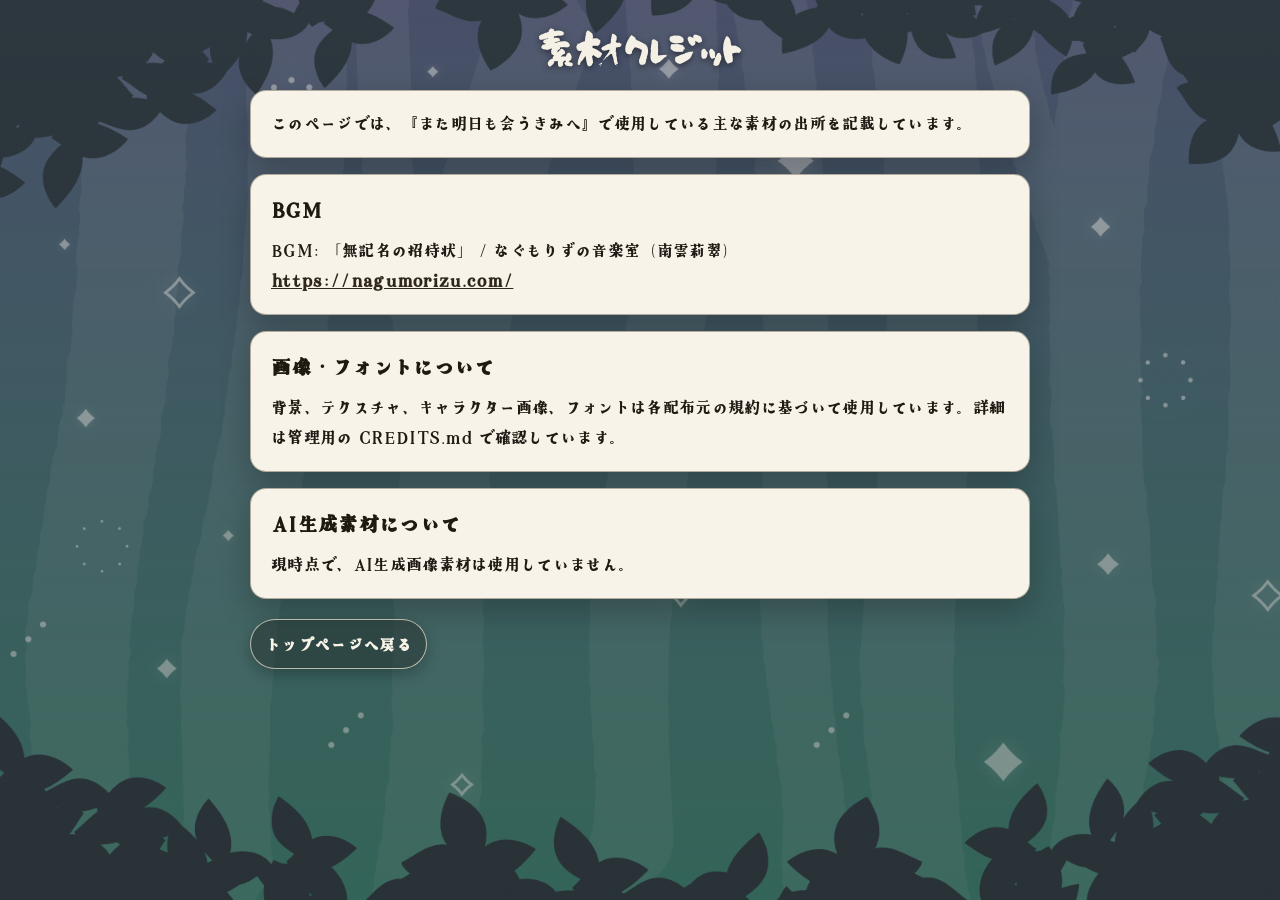
==== credits.html @ 6ba20c98 "Add public credits page and footer link" ====
<!DOCTYPE html>
<html lang="ja">
<head>
  <meta charset="UTF-8" />
  <meta name="viewport" content="width=device-width, initial-scale=1.0" />
  <title>素材クレジット</title>
  <meta name="description" content="『また明日も会うきみへ』で使用している主な素材の出所をまとめたページです。" />
  <link rel="stylesheet" href="style.css?v=0d1f4aa" />
</head>
<body id="credits-page">
  <main class="credits-shell" aria-label="素材クレジットページ">
    <h1>素材クレジット</h1>
    <section class="credits-panel" aria-label="説明">
      <p>このページでは、『また明日も会うきみへ』で使用している主な素材の出所を記載しています。</p>
    </section>
    <section class="credits-panel" aria-label="BGMクレジット">
      <h2>BGM</h2>
      <p>BGM: 「無記名の招待状」 / なぐもりずの音楽室（南雲莉翠）</p>
      <p><a href="https://nagumorizu.com/" rel="noopener noreferrer" target="_blank">https://nagumorizu.com/</a></p>
    </section>
    <section class="credits-panel" aria-label="画像とフォント">
      <h2>画像・フォントについて</h2>
      <p>背景、テクスチャ、キャラクター画像、フォントは各配布元の規約に基づいて使用しています。詳細は管理用の CREDITS.md で確認しています。</p>
    </section>
    <section class="credits-panel" aria-label="AI生成素材について">
      <h2>AI生成素材について</h2>
      <p>現時点で、AI生成画像素材は使用していません。</p>
    </section>
    <p class="credits-back-wrap"><a class="credits-back-link" href="index.html">トップページへ戻る</a></p>
  </main>
</body>
</html>
---- style.css ----
@font-face {
  font-family: "OunenMouhitsu";
  src: url("assets/fonts/Ounen-mouhitsu.otf") format("opentype");
  font-weight: 400;
  font-style: normal;
  font-display: swap;
}

@font-face {
  font-family: "YDWaosagi";
  src: url("assets/fonts/YDWaosagi.otf") format("opentype");
  font-weight: 400;
  font-style: normal;
  font-display: swap;
}

:root {
  --ink:#24211c;
  --text-strong:#1e1b16;
  --text-muted:#4f4a3f;
  --card:rgba(246,238,222,.86);
  --panel-bg-color:rgba(242,238,220,.88);
  --panel-border:rgba(76,66,50,.22);
  --panel-texture-overlay-top:rgba(255,251,236,.44);
  --panel-texture-overlay-bottom:rgba(216,206,182,.42);
  --panel-shadow:0 10px 24px rgba(20,24,20,.18),inset 0 1px 0 rgba(255,255,255,.42),inset 0 -1px 0 rgba(80,70,48,.08);
  --panel-read-bg:rgba(231,237,228,.84);
  --panel-read-border:rgba(60,70,63,.38);
  --panel-read-shadow:0 9px 18px rgba(16,18,14,.18),inset 0 1px 0 rgba(255,255,255,.36);
  --panel-read-overlay-top:rgba(255,251,236,.34);
  --panel-read-overlay-bottom:rgba(212,202,178,.36);
  --button-choice-bg:rgba(235,241,231,.95);
  --button-choice-border:rgba(64,74,67,.58);
  --button-choice-shadow:0 10px 19px rgba(20,16,12,.25),inset 0 1px 0 rgba(255,255,255,.4);
  --button-primary-bg:rgba(244,239,219,.97);
  --button-primary-border:rgba(90,78,56,.64);
  --button-primary-shadow:0 13px 24px rgba(22,18,12,.32),inset 0 1px 0 rgba(255,255,255,.46);
  --button-share-bg:rgba(234,241,231,.94);
  --button-share-border:rgba(62,77,63,.48);
  --button-take-bg:rgba(233,226,206,.94);
  --button-take-border:rgba(85,68,52,.5);
  --focus-ring:rgba(220,198,142,.82);
}
*{box-sizing:border-box}
body{margin:0;min-height:100vh;font-family:"YDWaosagi","Hiragino Sans","Yu Gothic",system-ui,sans-serif;letter-spacing:.02em;line-height:1.78;color:var(--ink);transition:background .5s ease;background:linear-gradient(rgba(18,22,18,.2),rgba(18,22,18,.33)),url("assets/bg-forest-dusk.webp") center/cover fixed no-repeat,linear-gradient(180deg,#3f4a3f 0%,#283028 100%)}
.game{max-width:760px;margin:0 auto;padding:20px 14px 30px;background:transparent;border:none;border-radius:0;box-shadow:none}
#start-screen,#game-screen,#result-screen,.card{background:transparent;border:none;border-radius:0;box-shadow:none}
h1{text-align:center;margin:0 0 12px;font-size:clamp(1.42rem,4.4vw,1.92rem);color:#f4f0e6;text-shadow:0 2px 6px rgba(0,0,0,.48);line-height:1.22}
.card{padding:0}
.motion-enter{
  animation:softFadeUp .28s ease-out both;
}
.motion-refresh{
  animation:softRefresh .2s ease-out;
}
.motion-message{
  animation:softMessage .3s ease-out;
}
.motion-trace::after{
  animation:softTrace .24s ease-out;
}
.motion-pop{
  animation:softPop .22s ease-out;
}
.motion-approach{
  animation:softApproach .26s ease-out;
}
.motion-advance{
  animation:softAdvance .24s ease-out both;
}
.motion-result{
  animation:softFadeUp .3s ease-out both;
}
@keyframes softFadeUp{
  from{opacity:0;transform:translateY(8px)}
  to{opacity:1;transform:translateY(0)}
}
@keyframes softRefresh{
  0%{opacity:.72;transform:translateY(4px)}
  100%{opacity:1;transform:translateY(0)}
}
@keyframes softMessage{
  0%{transform:scale(1);filter:brightness(1)}
  50%{transform:scale(1.012);filter:brightness(1.03)}
  100%{transform:scale(1);filter:brightness(1)}
}
@keyframes softTrace{
  0%{opacity:0;transform:translateX(-14%) translateY(0)}
  35%{opacity:.44}
  100%{opacity:0;transform:translateX(14%) translateY(0)}
}
@keyframes softPop{
  0%{transform:scale(1)}
  50%{transform:scale(1.018)}
  100%{transform:scale(1)}
}
@keyframes softApproach{
  0%{transform:translateX(0)}
  50%{transform:translateX(-2px)}
  100%{transform:translateX(0)}
}
@keyframes softAdvance{
  from{opacity:0;transform:translateY(6px)}
  to{opacity:1;transform:translateY(0)}
}
p{line-height:1.75;margin:0}
.mini-stage{height:96px;border-radius:16px;background:rgba(246,238,222,.78);backdrop-filter:blur(6px);display:flex;align-items:end;justify-content:space-between;padding:10px 16px;margin-bottom:12px;border:1px solid rgba(80,70,55,.18)}
.mini-shadow{font-size:1.6rem;filter:grayscale(1) brightness(.45)} .mini-snack{font-size:1.8rem}
.day-row{display:flex;justify-content:space-between;gap:8px;align-items:baseline;padding:9px 11px;border-radius:12px;background:rgba(250,246,232,.78);border:1px solid rgba(80,70,55,.18);backdrop-filter:blur(6px)}.day{font-weight:700;color:var(--text-strong)}.day-note{font-size:.95rem;font-weight:550;color:var(--text-muted);opacity:1;max-width:72%;text-align:right}
.progress{height:8px;background:rgba(45,40,34,.24);border-radius:999px;overflow:hidden;margin:8px 0 10px}#progress-bar{display:block;height:100%;width:14%;background:linear-gradient(90deg,#809579,#5d7058)}
.footprint-wrap{margin:0 0 10px;padding:8px;border-radius:12px;background:rgba(250,246,232,.78);border:1px solid rgba(80,70,55,.18);backdrop-filter:blur(6px);display:flex;flex-direction:column;gap:4px}
.footprint-line{display:flex;align-items:center;gap:8px}
.footprint-label{font-size:.78rem;color:rgba(56,47,33,.9);font-weight:700;min-width:2.4em}
.footprint-row{display:flex;gap:6px;min-height:22px;align-items:center;flex-wrap:wrap}
.step{width:14px;height:14px;border-radius:50%;border:1px solid rgba(0,0,0,.2);display:inline-block}
.step.share{background:#ccd9c6}.step.take{background:#6d7869}.step.unknown{background:#e0d8ca}
.forest-stage{position:relative;height:220px;border-radius:12px;overflow:hidden;background:linear-gradient(180deg,rgba(18,16,12,.08),rgba(18,16,12,.18));margin-bottom:10px;border:1px solid rgba(80,70,55,.12)}
.stage-overlay{position:absolute;inset:0;background:linear-gradient(180deg,rgba(255,250,240,.02),rgba(18,16,12,.1));pointer-events:none}
.trees,.ground,.grass{display:none}
.character-card{position:absolute;bottom:48px;width:30%;min-width:96px;max-width:150px;padding:8px;border-radius:14px;background:rgba(245,236,220,.72);text-align:center;border:1px solid rgba(0,0,0,.12);z-index:2;box-shadow:0 6px 14px rgba(0,0,0,.16);backdrop-filter:blur(4px)}
.character-card .animal{font-size:1.7rem;display:block}.character-card small{font-size:.78rem}
.player-silhouette{width:44px;height:44px;margin:2px auto 4px;position:relative;display:block}
.player-silhouette::before,.player-silhouette::after{content:"";position:absolute;left:50%;transform:translateX(-50%);background:linear-gradient(180deg,#6b6458,#3f392f)}
.player-silhouette::before{top:2px;width:14px;height:14px;border-radius:50%}
.player-silhouette::after{bottom:0;width:26px;height:26px;border-radius:48% 48% 38% 38%}
.character-image{display:block;width:90px;height:90px;object-fit:contain;border-radius:10px;box-shadow:0 4px 10px rgba(0,0,0,.18);background:transparent;margin:0 auto 2px}
.player{left:12px}.mystery{right:12px;background:rgba(40,40,36,.38);color:#f4efe5}.mystery .character-image{filter:brightness(.75) contrast(.85) saturate(.8);opacity:.72}.mystery .animal{filter:brightness(.62) grayscale(1)}
.mystery-fallback{color:rgba(236,231,214,.8);font-size:1.85rem;opacity:.86;filter:none}
.stump{position:absolute;left:50%;transform:translateX(-50%);bottom:60px;width:94px;height:62px;border-radius:44% 44% 40% 40%;background:linear-gradient(180deg,#9c7956,#6f5038);display:grid;place-items:center;border:2px solid rgba(64,45,30,.46);z-index:2;box-shadow:0 8px 10px rgba(0,0,0,.22)}
.stump::before{content:"";position:absolute;top:6px;left:50%;transform:translateX(-50%);width:72px;height:16px;border-radius:50%;background:radial-gradient(circle at 50% 45%,rgba(217,188,152,.65) 0%,rgba(138,102,73,.46) 90%)}
#snack-icon{font-size:1.9rem;display:block;transform-origin:center;filter:drop-shadow(0 2px 2px rgba(0,0,0,.2))}
#message{position:relative;min-height:56px;padding:11px 13px;background:rgba(250,246,232,.78);border:1px solid rgba(80,70,55,.18);backdrop-filter:blur(6px);border-radius:12px;margin-bottom:10px;color:var(--text-strong)}
#message::after{content:"";position:absolute;left:8%;top:8px;width:34%;height:8px;border-radius:999px;pointer-events:none;opacity:0;background:linear-gradient(90deg,rgba(255,255,255,0),rgba(255,252,238,.68),rgba(255,255,255,0));transform:translateX(0)}
.buttons{display:flex;flex-direction:column;gap:10px;position:sticky;bottom:8px}
.build-version{
  position:fixed;
  left:8px;
  bottom:calc(8px + env(safe-area-inset-bottom));
  z-index:1000;
  font-size:10px;
  opacity:.45;
  color:rgba(255,255,255,.8);
  pointer-events:none;
}
.bgm-toggle{
  position:fixed;
  right:16px;
  bottom:calc(16px + env(safe-area-inset-bottom));
  z-index:1000;
  min-height:40px;
  padding:8px 12px;
  border-radius:999px;
  font-size:.85rem;
  font-weight:700;
  background:rgba(245,241,224,.82);
  border:1px solid rgba(60,50,40,.35);
  color:#2f2a22;
  box-shadow:0 5px 12px rgba(20,16,12,.2);
  backdrop-filter:blur(4px);
  cursor:pointer;
}
.bgm-toggle[aria-pressed="true"]{background:rgba(223,236,217,.82)}
.bgm-toggle:hover{background:rgba(245,241,224,.94)}
button{border:1px solid rgba(69,59,46,.32);border-radius:18px;padding:11px 16px;font-size:1rem;font-weight:700;background:rgba(250,246,232,.84);color:var(--text-strong);box-shadow:0 7px 14px rgba(20,16,12,.22);backdrop-filter:blur(6px);display:flex;flex-direction:column;align-items:center;gap:2px;text-shadow:0 1px 0 rgba(255,255,240,.24)}
button .label-main{line-height:1.2}
button .label-sub{font-size:.86rem;font-weight:550;opacity:1;line-height:1.35;color:var(--text-muted)}
button:disabled{opacity:.52;filter:grayscale(.3);box-shadow:none}
button:focus-visible{outline:3px solid var(--focus-ring);outline-offset:2px;box-shadow:0 0 0 3px rgba(244,241,223,.76),0 11px 20px rgba(22,18,12,.28)}
.turn-cc .stump{filter:brightness(1.08)} .turn-tt .forest-stage{filter:brightness(.88)} .turn-ts .mystery{filter:brightness(.8)} .turn-st .player{filter:saturate(.7) brightness(.94)}
.turn-ss #snack-icon{transform:translateX(0) scale(.9)} .turn-ts #snack-icon{transform:translateX(-16px)} .turn-st #snack-icon{transform:translateX(16px)} .turn-tt #snack-icon{transform:scale(.84) rotate(8deg)}
.turn-ss .mystery{right:20px}.turn-tt .player,.turn-tt .mystery{transform:translateY(2px)}
#result-screen .ending-scene{height:94px;border-radius:14px;background:rgba(218,214,201,.75);display:flex;align-items:center;justify-content:space-around;font-size:2rem;margin-bottom:8px}
#result-screen .ending-scene.close{background:rgba(224,222,204,.8)} #result-screen .ending-scene.far{background:rgba(195,193,184,.75)} #result-screen .ending-scene.tense{background:rgba(160,166,157,.75)} #result-screen .ending-scene.repair{background:rgba(207,209,196,.85)}
#result-screen .result-opponent-wrap{display:flex;justify-content:center;align-items:center;margin:8px 0}
#result-screen .result-opponent-image{width:130px;height:130px;object-fit:cover;border-radius:14px;box-shadow:0 6px 14px rgba(0,0,0,.2);filter:brightness(1.05)}
#result-screen .result-opponent-fallback{font-size:2.5rem}
#result-screen .sub-result{margin-top:10px;font-size:.95rem}#result-screen .theory{margin-top:14px;padding:12px;border-radius:12px;background:rgba(243,235,221,.55)}
#result-screen .result-buttons{margin-top:14px}

#start-screen > p{background:rgba(246,239,218,.82);border:1px solid rgba(70,58,42,.18);border-radius:14px;padding:14px 16px;box-shadow:0 10px 24px rgba(0,0,0,.14);color:#1f1b15;line-height:1.8;backdrop-filter:blur(6px);margin-bottom:12px}
#share-button:hover,#share-button:focus-visible{transform:translateY(-1px);box-shadow:0 9px 16px rgba(38,56,35,.2)}
#take-button:hover,#take-button:focus-visible{transform:translateY(-1px);box-shadow:0 11px 18px rgba(35,27,21,.26)}
button:active{transform:translateY(1px);box-shadow:0 4px 9px rgba(20,16,12,.2)}
button:disabled:active{transform:none}
body[data-phase="day-6"] .progress{box-shadow:0 0 0 1px rgba(90,78,58,.18),0 2px 10px rgba(37,31,25,.16)}
body[data-phase="day-6"] #progress-bar{background:linear-gradient(90deg,#768d70,#53684f)}
body[data-phase="day-7"] .progress{box-shadow:0 0 0 1px rgba(102,86,63,.22),0 3px 12px rgba(46,37,30,.2)}
body[data-phase="day-7"] #progress-bar{background:linear-gradient(90deg,#6d8467,#4a5e46)}
body[data-phase="day-7"] #progress-bar::after{content:"";display:block;height:100%;width:100%;box-shadow:0 0 10px rgba(199,186,145,.25) inset}
body[data-phase="day-7"] .day-row{box-shadow:0 4px 14px rgba(38,31,22,.15)}

h1,
#result-screen h2,
#result-screen h3,
#result-title,
#opponent-reveal,
.theory h3{
  font-family:"OunenMouhitsu","Hiragino Mincho ProN","Yu Mincho",serif;
  letter-spacing:.04em;
}

#result-screen{display:flex;flex-direction:column;gap:10px}
#result-screen h2,#result-screen h3{margin:0;color:#201a13;letter-spacing:.01em}
#result-screen h2{font-size:clamp(1.2rem,3.6vw,1.5rem);font-weight:800;margin-bottom:8px}
#result-screen h3{font-size:1.03rem;font-weight:700;margin-bottom:8px}
#result-screen p{color:var(--ink)}
#result-screen .result-panel{background:rgba(246,238,222,.84);backdrop-filter:blur(6px);padding:12px 13px;border-radius:14px;border:1px solid rgba(80,70,55,.2);box-shadow:0 8px 18px rgba(0,0,0,.14)}
#result-screen .result-history h3{margin-bottom:8px}
#result-screen .result-footprint-wrap{margin:0;background:rgba(250,246,232,.72)}
#result-screen .result-footprint-wrap .footprint-row{min-height:24px}
#result-screen .ending-scene{height:72px;opacity:.78;border:1px solid rgba(80,70,55,.15)}
#result-screen .result-buttons{padding:10px;border-radius:12px;background:rgba(243,235,221,.42);border:1px solid rgba(80,70,55,.14)}
#result-screen .result-primary #result-text{line-height:1.92;font-size:1.03rem;font-weight:550}
#result-screen .story-panel #result-story{line-height:1.9;font-size:1rem;color:#2f281f}
#result-screen .result-opponent-body{display:flex;align-items:center;gap:12px}
#result-screen .result-opponent-wrap{display:flex;justify-content:center;align-items:center;margin:0;flex:0 0 auto}
#result-screen #opponent-text{line-height:1.82;font-size:.99rem;flex:1;color:var(--text-main,var(--ink))}
#result-screen .result-ending{background:rgba(242,234,219,.8)}
#result-screen .result-ending #relationship-ending{font-size:1rem;line-height:1.85;color:#2d261d}
#result-screen .result-stats{display:flex;gap:8px;flex-wrap:wrap}
#result-screen .result-chip{display:inline-flex;align-items:center;padding:7px 10px;border-radius:999px;background:rgba(243,236,222,.88);border:1px solid rgba(85,72,55,.22);font-size:.86rem;font-weight:700;color:#2d261b;box-shadow:0 5px 12px rgba(0,0,0,.1)}
#result-screen .result-actions-divider{height:1px;background:linear-gradient(90deg,rgba(243,236,220,0),rgba(243,236,220,.8),rgba(243,236,220,0));margin-top:2px}
#result-screen .result-buttons{margin-top:0;position:static;gap:9px}
#result-screen .result-buttons button{min-height:52px;justify-content:center}
#result-screen #retry-button{background:rgba(250,246,232,.9);border-color:rgba(75,95,70,.4);box-shadow:0 8px 16px rgba(24,34,22,.2)}
#result-screen #new-opponent-button{background:rgba(248,244,229,.86);border-color:rgba(76,88,98,.35);box-shadow:0 8px 16px rgba(26,30,36,.16)}
#result-screen #share-result-button{background:rgba(250,246,232,.74);font-weight:600}
#result-screen .theory{margin-top:2px;padding:10px 12px;border-radius:12px;background:rgba(243,235,221,.48);border:1px solid rgba(80,70,55,.15)}
#result-screen .theory h3{margin-bottom:6px}
#result-screen .theory > p{margin-top:0;color:#342d22;line-height:1.82;font-size:.95rem}
#result-screen .theory details{margin-top:8px;padding-top:8px;border-top:1px dashed rgba(90,77,59,.28)}
#result-screen .theory details summary{cursor:pointer;font-weight:700;color:#2f261b;text-shadow:0 1px 0 rgba(255,252,242,.28)}
#result-screen .theory details p{margin-top:8px;color:#342d22;line-height:1.8;font-size:.93rem}
@media (max-width:640px){.day-note{font-size:.9rem;max-width:68%}#message{min-height:52px}.buttons{bottom:6px}button{padding:10px 14px}#start-screen > p{padding:12px 13px}#result-screen .result-opponent-body{flex-direction:column;align-items:flex-start;gap:8px}#result-screen .result-opponent-wrap{align-self:center}#result-screen .result-opponent-image{width:110px;height:110px}#result-screen .result-panel{padding:11px 11px}#result-screen .result-primary #result-text{font-size:.98rem}#result-screen .result-buttons{bottom:0}}
@media (max-width:420px){
  h1{margin:0 0 8px}
  .game{padding:12px 10px 18px}
  .day-row{padding:7px}
  .day-note{max-width:64%;font-size:.87rem}
  .footprint-wrap{padding:6px;margin:0 0 8px}
  .footprint-line{gap:6px}
  .footprint-row{gap:5px}
  .forest-stage{height:184px;margin-bottom:6px}
  .character-card{bottom:36px;min-width:84px;padding:6px}
  .stump{bottom:46px}
  #message{padding:8px 10px;margin-bottom:6px;line-height:1.6;min-height:48px}
  .buttons{position:static;bottom:auto;gap:7px;padding-bottom:0}
  button{min-height:50px;padding:10px 12px}
  #result-screen{gap:8px}
  #result-screen .result-panel{padding:10px}
  #result-screen .result-footprint-wrap{padding:7px}
  #result-screen .result-buttons{padding:8px}
  #result-screen .result-buttons button{min-height:50px}
  #result-screen .ending-scene{height:66px;margin-bottom:2px}
  #result-screen .theory{padding:9px 10px}
  #result-screen .theory > p{line-height:1.7}
  #result-screen .theory details summary{padding:8px 0}
  .bgm-toggle{right:10px;bottom:calc(10px + env(safe-area-inset-bottom));min-height:38px;padding:7px 10px;font-size:.85rem}
}

@media (max-width:900px){body{background-attachment:scroll}}
@media (prefers-reduced-motion:no-preference){#progress-bar{transition:width .35s ease,background .35s ease}#snack-icon{transition:transform .35s ease,filter .35s ease}.player,.mystery{transition:transform .35s ease,filter .35s ease,right .35s ease}.forest-stage{transition:filter .35s ease,box-shadow .35s ease}.forest-stage.pulse{animation:flash .55s ease}.character-card.nod{animation:nod .55s ease}@keyframes flash{0%{filter:brightness(1)}50%{filter:brightness(1.08)}100%{filter:brightness(1)}}@keyframes nod{0%,100%{transform:translateY(0)}50%{transform:translateY(2px)}}}

/* Remove large inner game panel shell: keep only small readable UI panels */
#game-screen,
#game-screen.card {
  background: transparent !important;
  border: none !important;
  box-shadow: none !important;
  border-radius: 0 !important;
}


#game-screen [hidden]{display:none!important}
#result-screen[hidden]{display:none!important}

#start-screen > p,
#game-screen .day-row,
#game-screen .footprint-wrap,
#game-screen #message{
  background-color:var(--panel-read-bg);
  background-image:radial-gradient(circle at 18% 22%,rgba(255,255,255,.14),transparent 34%),linear-gradient(135deg,var(--panel-read-overlay-top),var(--panel-read-overlay-bottom)),url("assets/panel-texture.webp");
  background-size:160px 120px,cover,cover;
  background-position:left top,center,center;
  border:1px solid var(--panel-read-border);
  box-shadow:var(--panel-read-shadow);
}

#game-screen .footprint-wrap{opacity:.88}
#game-screen .day-row{opacity:.9}
#game-screen #message{
  background-color:rgba(239,244,233,.92);
  background-image:linear-gradient(180deg,rgba(248,247,239,.9),rgba(233,240,234,.86)),radial-gradient(circle at 18% 22%,rgba(255,255,255,.1),transparent 36%),url("assets/panel-texture.webp");
  background-size:220px 160px,160px 120px,cover;
  color:var(--text-strong);
  line-height:1.78;
  text-shadow:0 1px 0 rgba(255,252,242,.26);
}

#start-screen #start-button,
#game-screen button:not(.bgm-toggle){
  background-color:var(--button-choice-bg);
  background-image:radial-gradient(circle at 22% 20%,rgba(255,255,255,.24),transparent 36%),linear-gradient(140deg,rgba(255,249,235,.56),rgba(221,211,186,.5)),url("assets/panel-texture.webp");
  background-size:190px 130px,cover,cover;
  background-position:left top,center,center;
  border:1px solid var(--button-choice-border);
  box-shadow:var(--button-choice-shadow);
}

#game-screen #share-button{
  background-color:var(--button-share-bg);
  border-color:var(--button-share-border);
  box-shadow:0 10px 20px rgba(24,34,26,.24),inset 0 1px 0 rgba(255,255,255,.45);
}

#game-screen #take-button{
  background-color:var(--button-take-bg);
  border-color:var(--button-take-border);
  box-shadow:0 11px 20px rgba(28,20,14,.34),inset 0 1px 0 rgba(255,255,255,.26);
}

#game-screen #continue-button{
  background-color:var(--button-primary-bg);
  border-color:var(--button-primary-border);
  box-shadow:var(--button-primary-shadow);
  font-weight:800;
  letter-spacing:.015em;
  padding-top:12px;
  padding-bottom:12px;
}

#start-screen #start-button:hover,
#start-screen #start-button:focus-visible,
#game-screen button:not(.bgm-toggle):hover,
#game-screen button:not(.bgm-toggle):focus-visible{
  background-image:radial-gradient(circle at 22% 20%,rgba(255,255,255,.3),transparent 36%),linear-gradient(140deg,rgba(255,252,240,.62),rgba(226,214,189,.56)),url("assets/panel-texture.webp");
  transform:translateY(-1px);
}

#start-screen #start-button:active,
#game-screen button:not(.bgm-toggle):active{
  background-image:radial-gradient(circle at 22% 20%,rgba(255,255,255,.16),transparent 36%),linear-gradient(140deg,rgba(244,236,214,.58),rgba(206,195,171,.54)),url("assets/panel-texture.webp");
}

#game-screen #continue-button:hover,
#game-screen #continue-button:focus-visible{
  box-shadow:0 14px 26px rgba(26,20,14,.34),inset 0 1px 0 rgba(255,255,255,.48);
}

@media (prefers-reduced-motion: reduce){
  *,
  *::before,
  *::after{
    animation-duration:0.001ms !important;
    animation-iteration-count:1 !important;
    transition-duration:0.001ms !important;
    scroll-behavior:auto !important;
  }
}

#result-screen .result-recommend-panel{
  margin-top:2px;
  background:rgba(241,234,219,.56);
}
#result-screen .result-recommend-panel h3{margin-bottom:6px}
#result-screen .result-recommend-panel p{margin-top:0;line-height:1.82}
#result-screen .result-recommend-link{
  display:inline-block;
  margin-top:6px;
  color:#2f271c;
  font-weight:700;
  text-decoration:underline;
  text-underline-offset:2px;
}
#result-screen .result-recommend-link:hover,
#result-screen .result-recommend-link:focus-visible{opacity:.78}

#recommendations-page{
  color:var(--ink);
  -webkit-font-smoothing:antialiased;
  text-rendering:optimizeLegibility;
}
#recommendations-page .recommendations-shell{
  max-width:820px;
  margin:0 auto;
  padding:24px 20px 34px;
}
#recommendations-page h1{
  margin:4px 0 18px;
  font-size:clamp(1.6rem,4.8vw,2.2rem);
  line-height:1.25;
  letter-spacing:.03em;
  text-shadow:0 2px 8px rgba(0,0,0,.52);
}
#recommendations-page .recommendations-pr-note{
  display:inline-block;
  margin:0 0 16px;
  padding:7px 12px;
  border-radius:999px;
  font-size:.8rem;
  font-weight:700;
  color:#2d261b;
  background:rgba(247,241,224,.96);
  border:1px solid rgba(78,66,50,.36);
  box-shadow:0 4px 12px rgba(8,10,8,.2);
  backdrop-filter:blur(1px);
}
#recommendations-page .recommendations-panel{
  background:#f8f3e8;
  border:1px solid rgba(63,52,36,.38);
  box-shadow:0 12px 30px rgba(11,12,10,.26);
  border-radius:16px;
  padding:18px 20px;
  margin-bottom:20px;
}
#recommendations-page .recommendations-panel p{
  color:#1f1a14;
  font-size:1.05rem;
  line-height:1.88;
  letter-spacing:.015em;
  text-shadow:none;
}
#recommendations-page .recommendations-card h2{
  margin:4px 0 12px;
  color:#1f1912;
  font-size:clamp(1.2rem,3.5vw,1.45rem);
  line-height:1.4;
}
#recommendations-page .recommendations-badge{
  display:inline-block;
  margin:0 0 10px;
  padding:4px 10px;
  border-radius:999px;
  font-size:.74rem;
  font-weight:800;
  letter-spacing:.03em;
  color:#fff;
  background:#6f5336;
  border:1px solid rgba(56,41,25,.68);
  box-shadow:0 2px 8px rgba(26,18,12,.22);
}
#recommendations-page .ad-slot-placeholder{
  margin-top:14px;
  padding:12px 14px;
  border-radius:10px;
  border:2px dashed rgba(106,87,64,.58);
  background:#fffaf0;
  color:#403426;
  font-size:.92rem;
  font-weight:600;
  line-height:1.7;
}
#recommendations-page .recommendations-back-wrap{margin:20px 0 0}
#recommendations-page .recommendations-back-link{
  display:inline-block;
  color:#f9f4e8;
  text-decoration:none;
  font-weight:700;
  padding:10px 14px;
  border-radius:999px;
  border:1px solid rgba(245,236,217,.7);
  background:rgba(34,43,40,.45);
  box-shadow:0 5px 14px rgba(8,10,10,.28);
}
#recommendations-page .recommendations-back-link:hover,
#recommendations-page .recommendations-back-link:focus-visible{
  opacity:.92;
  background:rgba(34,43,40,.62);
}
#recommendations-page .recommendations-back-link:focus-visible{
  outline:3px solid #f3de9c;
  outline-offset:2px;
}

@media (min-width:421px){
  #recommendations-page .recommendations-shell{
    padding-left:24px;
    padding-right:24px;
  }
}

@media (max-width:420px){
  #recommendations-page .recommendations-shell{padding:16px 16px 24px}
  #recommendations-page .recommendations-panel{padding:14px}
  #recommendations-page .recommendations-panel p{
    font-size:1.02rem;
    line-height:1.82;
  }
  #recommendations-page .recommendations-back-link{
    width:100%;
    text-align:center;
    padding:12px 14px;
  }
}

@media (prefers-contrast: more){
  #recommendations-page .recommendations-panel{
    background:#fffdf7;
    border-color:#3f3527;
    box-shadow:none;
  }
  #recommendations-page .recommendations-panel p{
    color:#14110d;
  }
  #recommendations-page .recommendations-pr-note{
    background:#fff9eb;
    border-color:#4d3f2f;
    box-shadow:none;
  }
  #recommendations-page .recommendations-back-link{
    background:rgba(26,33,31,.84);
    border-color:rgba(250,242,222,.9);
  }
}


.credits-entry-link-wrap{
  margin:18px auto 24px;
  text-align:center;
}
.credits-entry-link{
  color:rgba(245,236,217,.92);
  font-size:.86rem;
  text-decoration:underline;
  text-underline-offset:2px;
}
.credits-entry-link:hover,
.credits-entry-link:focus-visible{opacity:.85}

#credits-page .credits-shell{
  max-width:820px;
  margin:0 auto;
  padding:24px 20px 34px;
}
#credits-page h1{
  margin:4px 0 18px;
  font-size:clamp(1.6rem,4.8vw,2.2rem);
  line-height:1.25;
  letter-spacing:.03em;
}
#credits-page .credits-panel{
  background:#f8f3e8;
  border:1px solid rgba(63,52,36,.38);
  box-shadow:0 12px 30px rgba(11,12,10,.26);
  border-radius:16px;
  padding:18px 20px;
  margin-bottom:16px;
}
#credits-page .credits-panel h2{
  margin:0 0 8px;
  color:#1f1912;
  font-size:clamp(1.05rem,3vw,1.25rem);
}
#credits-page .credits-panel p{
  color:#1f1a14;
  font-size:1.02rem;
  line-height:1.82;
}
#credits-page .credits-panel a{
  color:#2f271c;
  font-weight:700;
}
#credits-page .credits-back-wrap{margin:20px 0 0}
#credits-page .credits-back-link{
  display:inline-block;
  color:#f9f4e8;
  text-decoration:none;
  font-weight:700;
  padding:10px 14px;
  border-radius:999px;
  border:1px solid rgba(245,236,217,.7);
  background:rgba(34,43,40,.45);
  box-shadow:0 5px 14px rgba(8,10,10,.28);
}
#credits-page .credits-back-link:hover,
#credits-page .credits-back-link:focus-visible{
  opacity:.92;
  background:rgba(34,43,40,.62);
}

@media (max-width:420px){
  #credits-page .credits-shell{padding:16px 16px 24px}
  #credits-page .credits-panel{padding:14px}
  #credits-page .credits-panel p{font-size:1rem;line-height:1.74}
}
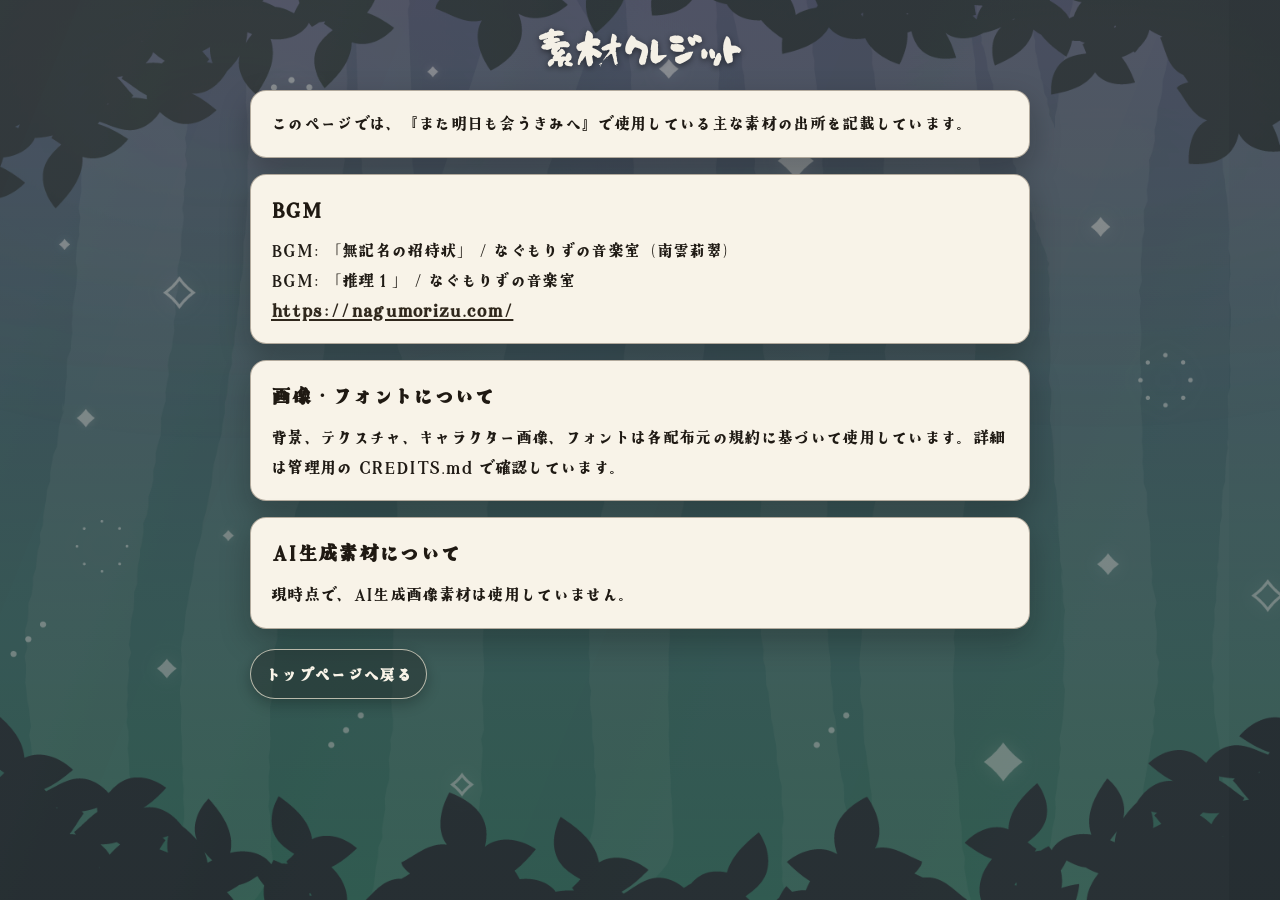
==== commit 27dea2ee: "Add dedicated forest-life BGM toggle and credits" ====
--- a/credits.html
+++ b/credits.html
@@ -16,6 +16,7 @@
     <section class="credits-panel" aria-label="BGMクレジット">
       <h2>BGM</h2>
       <p>BGM: 「無記名の招待状」 / なぐもりずの音楽室（南雲莉翠）</p>
+      <p>BGM: 「推理１」 / なぐもりずの音楽室</p>
       <p><a href="https://nagumorizu.com/" rel="noopener noreferrer" target="_blank">https://nagumorizu.com/</a></p>
     </section>
     <section class="credits-panel" aria-label="画像とフォント">
--- a/style.css
+++ b/style.css
@@ -24,7 +24,7 @@
   --panel-texture-overlay-top:rgba(255,251,236,.44);
   --panel-texture-overlay-bottom:rgba(216,206,182,.42);
   --panel-shadow:0 10px 24px rgba(20,24,20,.18),inset 0 1px 0 rgba(255,255,255,.42),inset 0 -1px 0 rgba(80,70,48,.08);
-  --panel-read-bg:rgba(231,237,228,.84);
+  --panel-read-bg:rgba(237,241,233,.94);
   --panel-read-border:rgba(60,70,63,.38);
   --panel-read-shadow:0 9px 18px rgba(16,18,14,.18),inset 0 1px 0 rgba(255,255,255,.36);
   --panel-read-overlay-top:rgba(255,251,236,.34);
@@ -42,7 +42,23 @@
   --focus-ring:rgba(220,198,142,.82);
 }
 *{box-sizing:border-box}
-body{margin:0;min-height:100vh;font-family:"YDWaosagi","Hiragino Sans","Yu Gothic",system-ui,sans-serif;letter-spacing:.02em;line-height:1.78;color:var(--ink);transition:background .5s ease;background:linear-gradient(rgba(18,22,18,.2),rgba(18,22,18,.33)),url("assets/bg-forest-dusk.webp") center/cover fixed no-repeat,linear-gradient(180deg,#3f4a3f 0%,#283028 100%)}
+[hidden]{display:none!important}
+body{margin:0;min-height:100vh;min-height:100dvh;font-family:"YDWaosagi","Hiragino Sans","Yu Gothic",system-ui,sans-serif;letter-spacing:.02em;line-height:1.78;color:var(--ink);transition:background .5s ease;background:linear-gradient(rgba(18,22,18,.2),rgba(18,22,18,.33)),url("assets/bg-forest-dusk.webp") center/cover fixed no-repeat,linear-gradient(180deg,#3f4a3f 0%,#283028 100%);position:relative;overflow-x:hidden;scrollbar-gutter:stable both-edges}
+body::before,body::after{content:"";position:fixed;inset:0;pointer-events:none;z-index:0;will-change:transform,opacity}
+body::before{
+  background:radial-gradient(68% 54% at 18% 14%,rgba(255,236,176,.2) 0%,rgba(255,236,176,0) 72%),
+             radial-gradient(62% 46% at 86% 18%,rgba(255,198,132,.16) 0%,rgba(255,198,132,0) 74%),
+             linear-gradient(180deg,rgba(245,182,120,.12) 0%,rgba(245,182,120,0) 46%);
+  opacity:.17;
+  animation:forestBreath 32s ease-in-out infinite alternate;
+}
+body::after{
+  background:linear-gradient(112deg,rgba(228,238,230,.16) 0%,rgba(228,238,230,.06) 38%,rgba(228,238,230,.15) 100%);
+  opacity:.14;
+  transform:translateX(-4%);
+  animation:mistDrift 36s ease-in-out infinite alternate;
+}
+body > *{position:relative;z-index:1}
 .game{max-width:760px;margin:0 auto;padding:20px 14px 30px;background:transparent;border:none;border-radius:0;box-shadow:none}
 #start-screen,#game-screen,#result-screen,.card{background:transparent;border:none;border-radius:0;box-shadow:none}
 h1{text-align:center;margin:0 0 12px;font-size:clamp(1.42rem,4.4vw,1.92rem);color:#f4f0e6;text-shadow:0 2px 6px rgba(0,0,0,.48);line-height:1.22}
@@ -102,6 +118,16 @@
 @keyframes softAdvance{
   from{opacity:0;transform:translateY(6px)}
   to{opacity:1;transform:translateY(0)}
+}
+@keyframes forestBreath{
+  0%{opacity:.14;transform:scale(1)}
+  50%{opacity:.2;transform:scale(1.018)}
+  100%{opacity:.16;transform:scale(1.008)}
+}
+@keyframes mistDrift{
+  0%{transform:translateX(-4%) translateY(0)}
+  50%{transform:translateX(4%) translateY(.8%)}
+  100%{transform:translateX(-2%) translateY(.2%)}
 }
 p{line-height:1.75;margin:0}
 .mini-stage{height:96px;border-radius:16px;background:rgba(246,238,222,.78);backdrop-filter:blur(6px);display:flex;align-items:end;justify-content:space-between;padding:10px 16px;margin-bottom:12px;border:1px solid rgba(80,70,55,.18)}
@@ -129,9 +155,9 @@
 .stump{position:absolute;left:50%;transform:translateX(-50%);bottom:60px;width:94px;height:62px;border-radius:44% 44% 40% 40%;background:linear-gradient(180deg,#9c7956,#6f5038);display:grid;place-items:center;border:2px solid rgba(64,45,30,.46);z-index:2;box-shadow:0 8px 10px rgba(0,0,0,.22)}
 .stump::before{content:"";position:absolute;top:6px;left:50%;transform:translateX(-50%);width:72px;height:16px;border-radius:50%;background:radial-gradient(circle at 50% 45%,rgba(217,188,152,.65) 0%,rgba(138,102,73,.46) 90%)}
 #snack-icon{font-size:1.9rem;display:block;transform-origin:center;filter:drop-shadow(0 2px 2px rgba(0,0,0,.2))}
-#message{position:relative;min-height:56px;padding:11px 13px;background:rgba(250,246,232,.78);border:1px solid rgba(80,70,55,.18);backdrop-filter:blur(6px);border-radius:12px;margin-bottom:10px;color:var(--text-strong)}
+#message{position:relative;min-height:86px;padding:12px 14px;font-size:1rem;background:rgba(250,246,232,.88);border:1px solid rgba(80,70,55,.18);backdrop-filter:blur(6px);border-radius:12px;margin-bottom:10px;color:var(--text-strong)}
 #message::after{content:"";position:absolute;left:8%;top:8px;width:34%;height:8px;border-radius:999px;pointer-events:none;opacity:0;background:linear-gradient(90deg,rgba(255,255,255,0),rgba(255,252,238,.68),rgba(255,255,255,0));transform:translateX(0)}
-.buttons{display:flex;flex-direction:column;gap:10px;position:sticky;bottom:8px}
+.buttons{display:flex;flex-direction:column;gap:10px;position:sticky;bottom:8px;min-height:176px;justify-content:flex-start}
 .build-version{
   position:fixed;
   left:8px;
@@ -147,8 +173,9 @@
   right:16px;
   bottom:calc(16px + env(safe-area-inset-bottom));
   z-index:1000;
-  min-height:40px;
-  padding:8px 12px;
+  min-height:44px;
+  min-width:44px;
+  padding:10px 14px;
   border-radius:999px;
   font-size:.85rem;
   font-weight:700;
@@ -161,7 +188,7 @@
 }
 .bgm-toggle[aria-pressed="true"]{background:rgba(223,236,217,.82)}
 .bgm-toggle:hover{background:rgba(245,241,224,.94)}
-button{border:1px solid rgba(69,59,46,.32);border-radius:18px;padding:11px 16px;font-size:1rem;font-weight:700;background:rgba(250,246,232,.84);color:var(--text-strong);box-shadow:0 7px 14px rgba(20,16,12,.22);backdrop-filter:blur(6px);display:flex;flex-direction:column;align-items:center;gap:2px;text-shadow:0 1px 0 rgba(255,255,240,.24)}
+button{border:1px solid rgba(69,59,46,.32);border-radius:18px;min-height:52px;padding:11px 16px;font-size:1rem;font-weight:700;background:rgba(250,246,232,.84);color:var(--text-strong);box-shadow:0 7px 14px rgba(20,16,12,.22);backdrop-filter:blur(6px);display:flex;flex-direction:column;align-items:center;gap:2px;text-shadow:0 1px 0 rgba(255,255,240,.24)}
 button .label-main{line-height:1.2}
 button .label-sub{font-size:.86rem;font-weight:550;opacity:1;line-height:1.35;color:var(--text-muted)}
 button:disabled{opacity:.52;filter:grayscale(.3);box-shadow:none}
@@ -177,7 +204,17 @@
 #result-screen .sub-result{margin-top:10px;font-size:.95rem}#result-screen .theory{margin-top:14px;padding:12px;border-radius:12px;background:rgba(243,235,221,.55)}
 #result-screen .result-buttons{margin-top:14px}
 
-#start-screen > p{background:rgba(246,239,218,.82);border:1px solid rgba(70,58,42,.18);border-radius:14px;padding:14px 16px;box-shadow:0 10px 24px rgba(0,0,0,.14);color:#1f1b15;line-height:1.8;backdrop-filter:blur(6px);margin-bottom:12px}
+#start-screen{display:flex;flex-direction:column;gap:12px}
+#start-screen .start-intro-card,
+#start-screen .start-rules-card,
+#start-screen .start-note{background:rgba(248,241,226,.99);border:1px solid rgba(72,58,42,.28);border-radius:14px;color:#1f1a14;box-shadow:0 12px 26px rgba(0,0,0,.18)}
+#start-screen .start-intro-card,
+#start-screen .start-rules-card{padding:16px 18px;line-height:1.8;font-size:1rem;text-shadow:none}
+#start-screen .start-intro-card p + p{margin-top:6px}
+#start-screen .start-rules-card{padding-top:12px}
+#start-screen .start-rules-list{margin:0;padding-left:1.2em;display:flex;flex-direction:column;gap:4px;line-height:1.85}
+#start-screen .start-note{padding:12px 16px;font-size:1rem;line-height:1.8}
+#start-screen strong{font-weight:800;color:#16120d}
 #share-button:hover,#share-button:focus-visible{transform:translateY(-1px);box-shadow:0 9px 16px rgba(38,56,35,.2)}
 #take-button:hover,#take-button:focus-visible{transform:translateY(-1px);box-shadow:0 11px 18px rgba(35,27,21,.26)}
 button:active{transform:translateY(1px);box-shadow:0 4px 9px rgba(20,16,12,.2)}
@@ -205,33 +242,67 @@
 #result-screen h3{font-size:1.03rem;font-weight:700;margin-bottom:8px}
 #result-screen p{color:var(--ink)}
 #result-screen .result-panel{background:rgba(246,238,222,.84);backdrop-filter:blur(6px);padding:12px 13px;border-radius:14px;border:1px solid rgba(80,70,55,.2);box-shadow:0 8px 18px rgba(0,0,0,.14)}
-#result-screen .result-history h3{margin-bottom:8px}
 #result-screen .result-footprint-wrap{margin:0;background:rgba(250,246,232,.72)}
 #result-screen .result-footprint-wrap .footprint-row{min-height:24px}
 #result-screen .ending-scene{height:72px;opacity:.78;border:1px solid rgba(80,70,55,.15)}
 #result-screen .result-buttons{padding:10px;border-radius:12px;background:rgba(243,235,221,.42);border:1px solid rgba(80,70,55,.14)}
 #result-screen .result-primary #result-text{line-height:1.92;font-size:1.03rem;font-weight:550}
 #result-screen .story-panel #result-story{line-height:1.9;font-size:1rem;color:#2f281f}
+#result-screen details.result-panel{padding:0;overflow:hidden}
+#result-screen details.result-panel > summary{
+  cursor:pointer;
+  list-style:none;
+  padding:12px 13px;
+  font-weight:700;
+  color:#2f261b;
+  min-height:44px;
+  display:flex;
+  align-items:center;
+  gap:8px;
+}
+#result-screen details.result-panel > summary::-webkit-details-marker{display:none}
+#result-screen details.result-panel > summary::before{
+  content:"▸";
+  color:#5a4a37;
+  transition:transform .18s ease;
+}
+#result-screen details.result-panel[open] > summary::before{transform:rotate(90deg)}
+#result-screen details.result-panel > :not(summary){padding:0 13px 12px}
 #result-screen .result-opponent-body{display:flex;align-items:center;gap:12px}
 #result-screen .result-opponent-wrap{display:flex;justify-content:center;align-items:center;margin:0;flex:0 0 auto}
 #result-screen #opponent-text{line-height:1.82;font-size:.99rem;flex:1;color:var(--text-main,var(--ink))}
+#result-screen .result-opponent-texts{display:flex;flex-direction:column;gap:8px;flex:1;min-width:0}
+#result-screen .opponent-profile{margin-top:2px;border-radius:10px;background:rgba(255,251,242,.7);border:1px solid rgba(85,72,55,.18)}
+#result-screen .opponent-profile summary{padding:8px 10px;font-size:.95rem}
+#result-screen .opponent-profile .opponent-profile-body{padding:0 10px 8px}
+#result-screen .opponent-profile p{margin:0;font-size:.93rem;line-height:1.72;color:#332b21}
+#result-screen .opponent-profile p + p{margin-top:4px}
 #result-screen .result-ending{background:rgba(242,234,219,.8)}
 #result-screen .result-ending #relationship-ending{font-size:1rem;line-height:1.85;color:#2d261d}
 #result-screen .result-stats{display:flex;gap:8px;flex-wrap:wrap}
+#result-screen .result-stats-note{margin-top:2px;font-size:.96rem;line-height:1.7;color:#3a3126}
 #result-screen .result-chip{display:inline-flex;align-items:center;padding:7px 10px;border-radius:999px;background:rgba(243,236,222,.88);border:1px solid rgba(85,72,55,.22);font-size:.86rem;font-weight:700;color:#2d261b;box-shadow:0 5px 12px rgba(0,0,0,.1)}
 #result-screen .result-actions-divider{height:1px;background:linear-gradient(90deg,rgba(243,236,220,0),rgba(243,236,220,.8),rgba(243,236,220,0));margin-top:2px}
 #result-screen .result-buttons{margin-top:0;position:static;gap:9px}
 #result-screen .result-buttons button{min-height:52px;justify-content:center}
+#result-screen .replay-note{
+  margin:2px 2px 0;
+  font-size:.92rem;
+  line-height:1.7;
+  color:#2f281f;
+  text-align:center;
+  opacity:.9;
+}
 #result-screen #retry-button{background:rgba(250,246,232,.9);border-color:rgba(75,95,70,.4);box-shadow:0 8px 16px rgba(24,34,22,.2)}
 #result-screen #new-opponent-button{background:rgba(248,244,229,.86);border-color:rgba(76,88,98,.35);box-shadow:0 8px 16px rgba(26,30,36,.16)}
 #result-screen #share-result-button{background:rgba(250,246,232,.74);font-weight:600}
 #result-screen .theory{margin-top:2px;padding:10px 12px;border-radius:12px;background:rgba(243,235,221,.48);border:1px solid rgba(80,70,55,.15)}
 #result-screen .theory h3{margin-bottom:6px}
-#result-screen .theory > p{margin-top:0;color:#342d22;line-height:1.82;font-size:.95rem}
+#result-screen .theory > p{margin-top:0;color:#342d22;line-height:1.82;font-size:1rem}
 #result-screen .theory details{margin-top:8px;padding-top:8px;border-top:1px dashed rgba(90,77,59,.28)}
 #result-screen .theory details summary{cursor:pointer;font-weight:700;color:#2f261b;text-shadow:0 1px 0 rgba(255,252,242,.28)}
-#result-screen .theory details p{margin-top:8px;color:#342d22;line-height:1.8;font-size:.93rem}
-@media (max-width:640px){.day-note{font-size:.9rem;max-width:68%}#message{min-height:52px}.buttons{bottom:6px}button{padding:10px 14px}#start-screen > p{padding:12px 13px}#result-screen .result-opponent-body{flex-direction:column;align-items:flex-start;gap:8px}#result-screen .result-opponent-wrap{align-self:center}#result-screen .result-opponent-image{width:110px;height:110px}#result-screen .result-panel{padding:11px 11px}#result-screen .result-primary #result-text{font-size:.98rem}#result-screen .result-buttons{bottom:0}}
+#result-screen .theory details p{margin-top:8px;color:#342d22;line-height:1.8;font-size:1rem}
+@media (max-width:640px){.day-note{font-size:.9rem;max-width:68%}#message{min-height:52px;font-size:1rem}.buttons{bottom:6px}button{padding:10px 14px}#start-screen{gap:8px}#start-screen .start-intro-card,#start-screen .start-rules-card{padding:13px 14px;line-height:1.78;font-size:1rem}#start-screen .start-rules-list{gap:3px;padding-left:1.1em}#start-screen .cookie-count{font-size:1rem;gap:6px}#start-screen .start-note{padding:9px 12px}#result-screen .result-opponent-body{flex-direction:column;align-items:flex-start;gap:8px}#result-screen .result-opponent-wrap{align-self:center}#result-screen .result-opponent-image{width:110px;height:110px}#result-screen .result-panel{padding:11px 11px}#result-screen .result-primary #result-text{font-size:.98rem}#result-screen .result-buttons{bottom:0}}
 @media (max-width:420px){
   h1{margin:0 0 8px}
   .game{padding:12px 10px 18px}
@@ -255,7 +326,7 @@
   #result-screen .theory{padding:9px 10px}
   #result-screen .theory > p{line-height:1.7}
   #result-screen .theory details summary{padding:8px 0}
-  .bgm-toggle{right:10px;bottom:calc(10px + env(safe-area-inset-bottom));min-height:38px;padding:7px 10px;font-size:.85rem}
+  .bgm-toggle{right:10px;bottom:calc(10px + env(safe-area-inset-bottom));min-height:44px;min-width:44px;padding:9px 12px;font-size:.9rem}
 }
 
 @media (max-width:900px){body{background-attachment:scroll}}
@@ -274,7 +345,6 @@
 #game-screen [hidden]{display:none!important}
 #result-screen[hidden]{display:none!important}
 
-#start-screen > p,
 #game-screen .day-row,
 #game-screen .footprint-wrap,
 #game-screen #message{
@@ -286,15 +356,15 @@
   box-shadow:var(--panel-read-shadow);
 }
 
-#game-screen .footprint-wrap{opacity:.88}
-#game-screen .day-row{opacity:.9}
+#game-screen .footprint-wrap{opacity:.97}
+#game-screen .day-row{opacity:.97}
 #game-screen #message{
   background-color:rgba(239,244,233,.92);
   background-image:linear-gradient(180deg,rgba(248,247,239,.9),rgba(233,240,234,.86)),radial-gradient(circle at 18% 22%,rgba(255,255,255,.1),transparent 36%),url("assets/panel-texture.webp");
   background-size:220px 160px,160px 120px,cover;
   color:var(--text-strong);
   line-height:1.78;
-  text-shadow:0 1px 0 rgba(255,252,242,.26);
+  text-shadow:none;
 }
 
 #start-screen #start-button,
@@ -365,15 +435,28 @@
 #result-screen .result-recommend-panel h3{margin-bottom:6px}
 #result-screen .result-recommend-panel p{margin-top:0;line-height:1.82}
 #result-screen .result-recommend-link{
-  display:inline-block;
+  display:inline-flex;
+  align-items:center;
+  justify-content:center;
   margin-top:6px;
+  min-height:44px;
+  padding:10px 14px;
+  border-radius:999px;
+  border:1px solid rgba(83,69,50,.28);
+  background:rgba(255,250,238,.75);
   color:#2f271c;
   font-weight:700;
-  text-decoration:underline;
-  text-underline-offset:2px;
+  text-decoration:none;
 }
 #result-screen .result-recommend-link:hover,
 #result-screen .result-recommend-link:focus-visible{opacity:.78}
+#result-screen .result-recommend-note{
+  margin-top:6px;
+  font-size:.84rem;
+  line-height:1.55;
+  color:#44392c;
+  opacity:.86;
+}
 
 #recommendations-page{
   color:var(--ink);
@@ -583,3 +666,119 @@
   #credits-page .credits-panel{padding:14px}
   #credits-page .credits-panel p{font-size:1rem;line-height:1.74}
 }
+
+.recommendations-link-note{
+  margin-top:10px;
+  font-size:1rem;
+  color:#2b261f;
+}
+.recommendations-ad-link{
+  display:inline-flex;
+  align-items:center;
+  justify-content:center;
+  margin-top:6px;
+  min-height:44px;
+  padding:10px 14px;
+  border-radius:10px;
+  border:1px solid rgba(83,70,52,.35);
+  background:rgba(248,241,226,.95);
+  color:#1f1a14;
+  text-decoration:none;
+  font-weight:700;
+}
+.recommendations-ad-link:hover,
+.recommendations-ad-link:focus-visible{
+  background:rgba(252,246,234,.98);
+  text-decoration:underline;
+}
+
+#start-screen #start-button{
+  touch-action:manipulation;
+}
+
+[hidden]{
+  display:none !important;
+}
+
+/* UX/accessibility refinement pass */
+:root{--card:rgba(246,238,222,.94)}
+body{background:linear-gradient(rgba(18,22,18,.3),rgba(18,22,18,.42)),url("assets/bg-forest-dusk.webp") center/cover fixed no-repeat,linear-gradient(180deg,#3f4a3f 0%,#283028 100%)}
+.day-row{padding:10px 12px;background:rgba(250,246,232,.92);border:1px solid rgba(80,70,55,.2);backdrop-filter:blur(4px)}
+.footprint-wrap{margin:0 0 12px;padding:10px;background:rgba(250,246,232,.92);backdrop-filter:blur(4px);gap:6px}
+#message{padding:13px 15px;background:rgba(250,246,232,.95);backdrop-filter:blur(4px);margin-bottom:12px;border:1px solid rgba(80,70,55,.2)}
+button,.button-link{border:1px solid rgba(69,59,46,.42);border-radius:16px;min-height:52px;padding:11px 16px;background:rgba(250,246,232,.96);display:flex;align-items:center;justify-content:center;text-decoration:none}
+.primary-cta{background:rgba(231,240,225,.98);border-color:rgba(58,88,62,.55);font-size:1.05rem}
+a:focus-visible{outline:3px solid var(--focus-ring);outline-offset:3px;border-radius:10px}
+a:not(.button-link):not(.credits-entry-link){text-decoration-thickness:2px;text-underline-offset:2px}
+#start-screen{gap:10px}
+#start-screen .start-note{padding:10px 14px;font-size:.96rem;line-height:1.7;opacity:.92}
+#result-screen .result-panel{background:rgba(246,238,222,.93);backdrop-filter:blur(4px)}
+#result-screen .result-chip{padding:8px 12px;background:rgba(243,236,222,.98);border:1px solid rgba(85,72,55,.3);font-size:.9rem}
+#result-screen .theory > summary{cursor:pointer;font-weight:700;min-height:44px;display:flex;align-items:center;padding:10px 12px}
+#result-screen .theory details summary{text-shadow:none}
+#result-screen .result-recommend-link{margin-top:6px}
+#result-screen .result-recommend-note{font-size:.86rem;line-height:1.6}
+
+#recommendations-page .recommendations-shell{max-width:760px;margin:0 auto;padding:16px 12px 30px}
+#recommendations-page .recommendations-pr-note{font-size:.85rem;opacity:.9;background:rgba(246,238,222,.92);padding:7px 10px;border-radius:10px;border:1px solid rgba(80,70,55,.2);display:inline-block}
+#recommendations-page .recommendations-panel{background:rgba(246,238,222,.94);border:1px solid rgba(80,70,55,.2);border-radius:14px;padding:12px 14px;margin-bottom:10px}
+#recommendations-page .recommendations-link-note{font-size:.86rem;color:#3b3328}
+#recommendations-page .recommendations-ad-link,#recommendations-page .recommendations-back-link{display:inline-flex;align-items:center;min-height:44px}
+
+@media (max-width:420px){
+  .buttons{gap:8px}
+  button,.button-link{min-height:50px}
+  .bgm-toggle{right:8px;bottom:calc(8px + env(safe-area-inset-bottom));opacity:.92}
+}
+
+@media (prefers-reduced-motion: reduce){
+  body::before,
+  body::after{
+    animation:none !important;
+    transform:none !important;
+  }
+}
+
+#forest-life-page .forest-life-wrap{max-width:760px;margin:0 auto;padding:20px 14px 28px;color:#221d16}
+#forest-life-page h1{margin-bottom:12px}
+#forest-life-page .forest-life-card,#forest-life-page .forest-life-note{background:rgba(246,238,222,.86);border:1px solid rgba(80,70,55,.2);border-radius:14px;padding:14px;box-shadow:0 8px 18px rgba(0,0,0,.14)}
+#forest-life-page .forest-life-card{display:flex;flex-direction:column;gap:10px}
+#forest-life-page input{min-height:44px;border-radius:10px;border:1px solid rgba(80,70,55,.35);padding:8px 10px;font-size:1rem;background:rgba(255,252,244,.9)}
+#forest-life-page .forest-life-buttons{display:flex;flex-direction:column;gap:10px}
+#forest-life-page .forest-life-note{margin-top:12px;font-size:.92rem;color:#4a4134;line-height:1.7}
+#forest-life-page .forest-life-back-strong{font-weight:800;text-decoration:underline}
+#result-screen .result-cookies-panel #grant-cookies-button{margin-top:8px}
+#result-screen .result-cookies-panel .forest-cookie-message{margin-top:8px;color:#4a4134}
+#result-screen .result-cookie-notice{font-size:.9rem;color:#4e4639;line-height:1.7}
+
+#result-screen .result-cookies-panel{position:relative;z-index:2}
+#result-screen .result-cookies-panel #grant-cookies-button{min-height:44px;touch-action:manipulation;position:relative;z-index:3}
+#start-screen .start-forest-life-link-wrap{margin:2px 0 0}
+#start-screen .start-forest-life-link{font-size:.95rem;opacity:.92;line-height:1.4}
+#start-screen .start-forest-life-link small{font-size:.82rem;font-weight:500;opacity:.9}
+#forest-life-page #forest-life-start-screen,#forest-life-page #forest-life-game-screen{display:flex;flex-direction:column;gap:10px}
+#forest-life-page .forest-life-bottom-actions{margin-top:8px;padding-top:10px;border-top:1px dashed rgba(80,70,55,.28);display:flex;flex-direction:column;gap:8px}
+#forest-life-page #add-brought-in-button{touch-action:manipulation;min-height:44px}
+#forest-life-page #start-forest-session{touch-action:manipulation;min-height:44px}
+
+
+#forest-life-page .forest-life-bgm-controls{
+  display:flex;
+  justify-content:flex-end;
+  margin:0 0 10px;
+}
+
+#forest-life-page #forest-life-bgm-toggle{
+  min-height:44px;
+  padding:10px 14px;
+  border-radius:999px;
+  border:1px solid rgba(60,50,40,.35);
+  background:rgba(245,241,224,.9);
+  color:#2f2a22;
+  box-shadow:0 5px 12px rgba(20,16,12,.2);
+  font-weight:700;
+}
+
+#forest-life-page #forest-life-bgm-toggle[aria-pressed="true"]{
+  background:rgba(223,236,217,.9);
+}
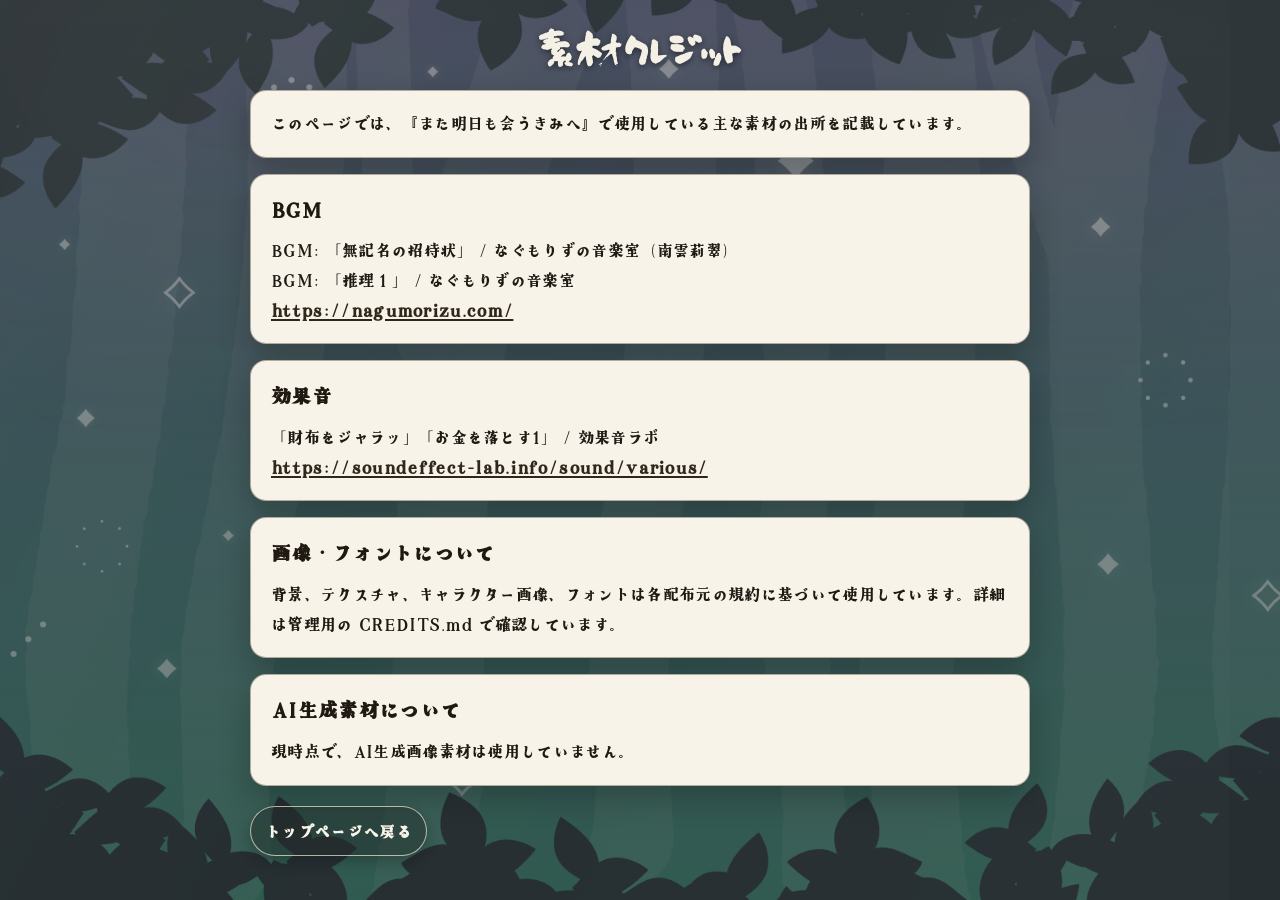
==== commit 22b7c12c: "森のクッキー暮らしにクッキー増減SEを追加" ====
--- a/credits.html
+++ b/credits.html
@@ -19,6 +19,11 @@
       <p>BGM: 「推理１」 / なぐもりずの音楽室</p>
       <p><a href="https://nagumorizu.com/" rel="noopener noreferrer" target="_blank">https://nagumorizu.com/</a></p>
     </section>
+    <section class="credits-panel" aria-label="効果音クレジット">
+      <h2>効果音</h2>
+      <p>「財布をジャラッ」「お金を落とす1」 / 効果音ラボ</p>
+      <p><a href="https://soundeffect-lab.info/sound/various/" rel="noopener noreferrer" target="_blank">https://soundeffect-lab.info/sound/various/</a></p>
+    </section>
     <section class="credits-panel" aria-label="画像とフォント">
       <h2>画像・フォントについて</h2>
       <p>背景、テクスチャ、キャラクター画像、フォントは各配布元の規約に基づいて使用しています。詳細は管理用の CREDITS.md で確認しています。</p>
--- a/style.css
+++ b/style.css
@@ -179,6 +179,9 @@
   border-radius:999px;
   font-size:.85rem;
   font-weight:700;
+  touch-action:manipulation;
+  position:relative;
+  z-index:2;
   background:rgba(245,241,224,.82);
   border:1px solid rgba(60,50,40,.35);
   color:#2f2a22;
@@ -192,6 +195,19 @@
 button .label-main{line-height:1.2}
 button .label-sub{font-size:.86rem;font-weight:550;opacity:1;line-height:1.35;color:var(--text-muted)}
 button:disabled{opacity:.52;filter:grayscale(.3);box-shadow:none}
+button:disabled{cursor:not-allowed}
+.forest-black-market-hint{
+  margin-top:10px;
+  padding:10px 12px;
+  border-radius:12px;
+  background:rgba(250,246,232,.7);
+  border:1px solid rgba(80,70,55,.18);
+}
+.forest-black-market-hint p{
+  margin:0 0 8px;
+  font-size:.95rem;
+  color:var(--text-muted);
+}
 button:focus-visible{outline:3px solid var(--focus-ring);outline-offset:2px;box-shadow:0 0 0 3px rgba(244,241,223,.76),0 11px 20px rgba(22,18,12,.28)}
 .turn-cc .stump{filter:brightness(1.08)} .turn-tt .forest-stage{filter:brightness(.88)} .turn-ts .mystery{filter:brightness(.8)} .turn-st .player{filter:saturate(.7) brightness(.94)}
 .turn-ss #snack-icon{transform:translateX(0) scale(.9)} .turn-ts #snack-icon{transform:translateX(-16px)} .turn-st #snack-icon{transform:translateX(16px)} .turn-tt #snack-icon{transform:scale(.84) rotate(8deg)}
@@ -254,6 +270,9 @@
   list-style:none;
   padding:12px 13px;
   font-weight:700;
+  touch-action:manipulation;
+  position:relative;
+  z-index:2;
   color:#2f261b;
   min-height:44px;
   display:flex;
@@ -446,6 +465,9 @@
   background:rgba(255,250,238,.75);
   color:#2f271c;
   font-weight:700;
+  touch-action:manipulation;
+  position:relative;
+  z-index:2;
   text-decoration:none;
 }
 #result-screen .result-recommend-link:hover,
@@ -482,6 +504,9 @@
   border-radius:999px;
   font-size:.8rem;
   font-weight:700;
+  touch-action:manipulation;
+  position:relative;
+  z-index:2;
   color:#2d261b;
   background:rgba(247,241,224,.96);
   border:1px solid rgba(78,66,50,.36);
@@ -539,6 +564,9 @@
   color:#f9f4e8;
   text-decoration:none;
   font-weight:700;
+  touch-action:manipulation;
+  position:relative;
+  z-index:2;
   padding:10px 14px;
   border-radius:999px;
   border:1px solid rgba(245,236,217,.7);
@@ -642,6 +670,9 @@
 #credits-page .credits-panel a{
   color:#2f271c;
   font-weight:700;
+  touch-action:manipulation;
+  position:relative;
+  z-index:2;
 }
 #credits-page .credits-back-wrap{margin:20px 0 0}
 #credits-page .credits-back-link{
@@ -649,6 +680,9 @@
   color:#f9f4e8;
   text-decoration:none;
   font-weight:700;
+  touch-action:manipulation;
+  position:relative;
+  z-index:2;
   padding:10px 14px;
   border-radius:999px;
   border:1px solid rgba(245,236,217,.7);
@@ -685,6 +719,9 @@
   color:#1f1a14;
   text-decoration:none;
   font-weight:700;
+  touch-action:manipulation;
+  position:relative;
+  z-index:2;
 }
 .recommendations-ad-link:hover,
 .recommendations-ad-link:focus-visible{
@@ -777,8 +814,64 @@
   color:#2f2a22;
   box-shadow:0 5px 12px rgba(20,16,12,.2);
   font-weight:700;
+  touch-action:manipulation;
+  position:relative;
+  z-index:2;
 }
 
 #forest-life-page #forest-life-bgm-toggle[aria-pressed="true"]{
   background:rgba(223,236,217,.9);
 }
+
+
+#forest-life-page .forest-life-toast{
+  position:fixed;
+  left:50%;
+  top:22%;
+  transform:translateX(-50%);
+  z-index:1200;
+  max-width:min(92vw,420px);
+  padding:.8rem 1.4rem;
+  border-radius:999px;
+  background:rgba(248,242,224,.92);
+  box-shadow:0 12px 28px rgba(0,0,0,.22);
+  font-weight:700;
+  text-align:center;
+  pointer-events:none;
+}
+#forest-life-page .forest-life-toast.is-visible{animation:forestToastFade 1.5s ease both;}
+@keyframes forestToastFade{
+  0%{opacity:0;transform:translate(-50%,8px) scale(.98)}
+  18%{opacity:1;transform:translate(-50%,0) scale(1)}
+  75%{opacity:1;transform:translate(-50%,0) scale(1)}
+  100%{opacity:0;transform:translate(-50%,-8px) scale(.99)}
+}
+@media (prefers-reduced-motion: reduce){
+  #forest-life-page .forest-life-toast.is-visible{animation:none;opacity:1;}
+}
+#forest-life-page .forest-life-stats p{margin:0;padding:6px 8px;background:rgba(250,246,232,.75);border-radius:10px;border:1px solid rgba(80,70,55,.15)}
+#forest-life-page .forest-day-status{padding:10px 12px;border-radius:12px;background:rgba(39,45,39,.14);border:1px dashed rgba(70,60,50,.28)}
+#forest-life-page .forest-life-ledgers{display:grid;grid-template-columns:1fr;gap:10px}
+#forest-life-page h2{font-size:1.02rem;margin:8px 0 6px}
+#forest-life-page ul{margin:0;padding-left:1.1em;display:flex;flex-direction:column;gap:4px}
+#forest-life-page .forest-life-action-buttons button{min-height:54px}
+#forest-life-page .forest-action-plan-panel{padding:10px;border-radius:12px;background:rgba(250,246,232,.72);border:1px solid rgba(80,70,55,.16)}
+#forest-life-page .forest-action-plan-list{display:flex;flex-direction:column;gap:8px}
+#forest-life-page .forest-action-plan-list button{min-height:48px;font-size:.95rem}
+#forest-life-page .forest-action-plan-list .label-main{font-size:1rem}
+#forest-life-page .forest-action-plan-list .label-sub{font-size:.86rem}
+#forest-life-page .button-link{display:inline-flex;align-items:center;justify-content:center;min-height:52px;padding:10px 14px;border-radius:14px;background:rgba(250,246,232,.9);border:1px solid rgba(69,59,46,.32);color:#211b14;text-decoration:none;font-weight:700}
+#forest-life-page button:disabled{opacity:.5;filter:grayscale(.55);cursor:not-allowed;border-color:rgba(80,70,55,.22);background:rgba(215,209,194,.72);color:rgba(65,57,46,.72)}
+@media (min-width:720px){
+  #forest-life-page .forest-life-ledgers{grid-template-columns:1fr 1fr}
+}
+
+#forest-black-market-panel details{
+  margin-top:8px;
+  padding:8px 10px;
+  border-radius:10px;
+  background:rgba(248,243,230,.7);
+  border:1px solid rgba(80,70,55,.16);
+}
+#forest-black-market-panel summary{cursor:pointer;font-weight:700}
+#forest-black-market-panel h3{margin:6px 0 2px;font-size:.95rem;color:var(--text-muted)}
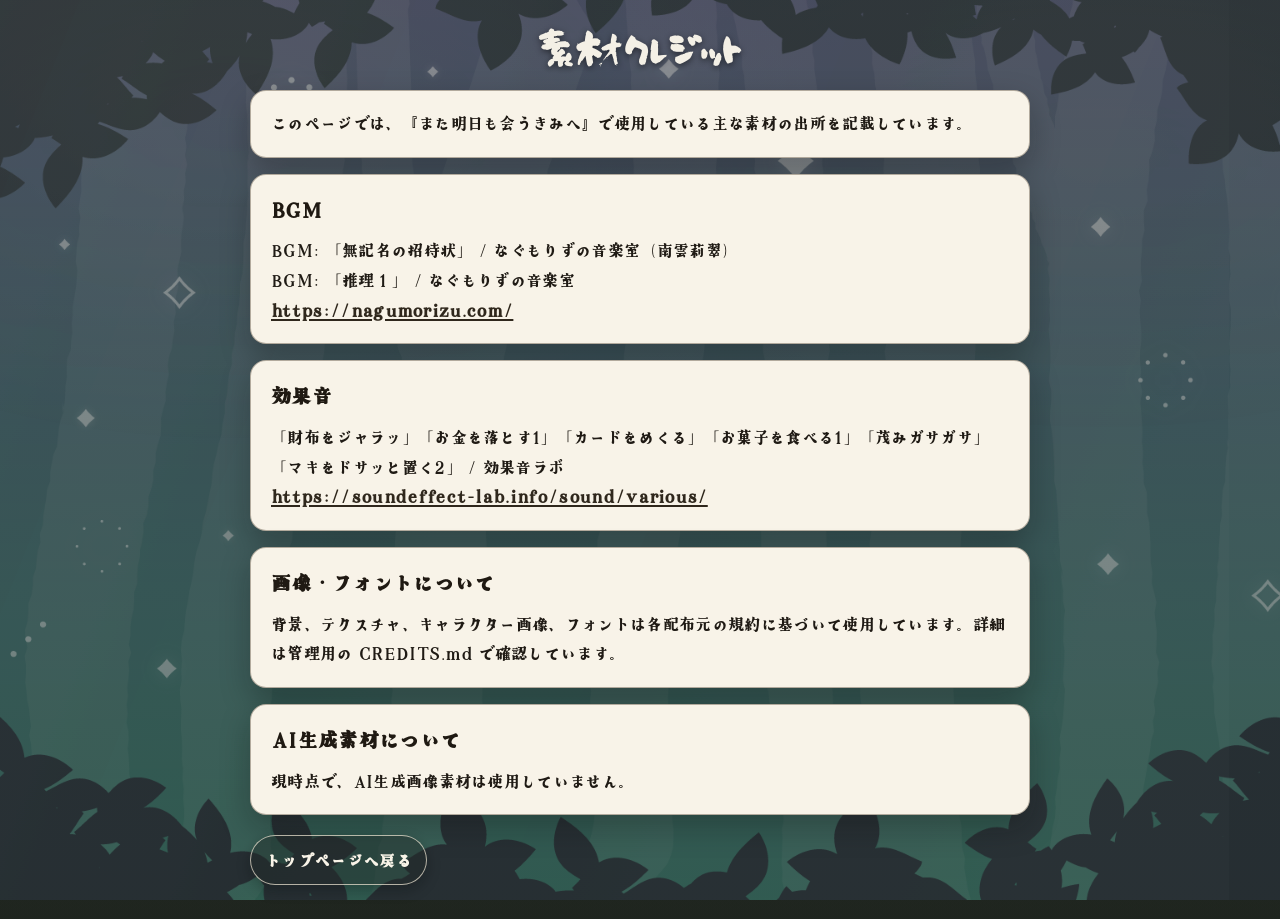
==== commit 71d0fcf3: "Add shared sound toggle and forest-life defeat timing fix" ====
--- a/credits.html
+++ b/credits.html
@@ -21,7 +21,7 @@
     </section>
     <section class="credits-panel" aria-label="効果音クレジット">
       <h2>効果音</h2>
-      <p>「財布をジャラッ」「お金を落とす1」 / 効果音ラボ</p>
+      <p>「財布をジャラッ」「お金を落とす1」「カードをめくる」「お菓子を食べる1」「茂みガサガサ」「マキをドサッと置く2」 / 効果音ラボ</p>
       <p><a href="https://soundeffect-lab.info/sound/various/" rel="noopener noreferrer" target="_blank">https://soundeffect-lab.info/sound/various/</a></p>
     </section>
     <section class="credits-panel" aria-label="画像とフォント">
--- a/style.css
+++ b/style.css
@@ -805,7 +805,7 @@
   margin:0 0 10px;
 }
 
-#forest-life-page #forest-life-bgm-toggle{
+#forest-life-page #forest-life-sound-toggle{
   min-height:44px;
   padding:10px 14px;
   border-radius:999px;
@@ -819,8 +819,9 @@
   z-index:2;
 }
 
-#forest-life-page #forest-life-bgm-toggle[aria-pressed="true"]{
-  background:rgba(223,236,217,.9);
+#forest-life-page #forest-life-sound-toggle:disabled{
+  opacity:.55;
+  cursor:not-allowed;
 }
 
 
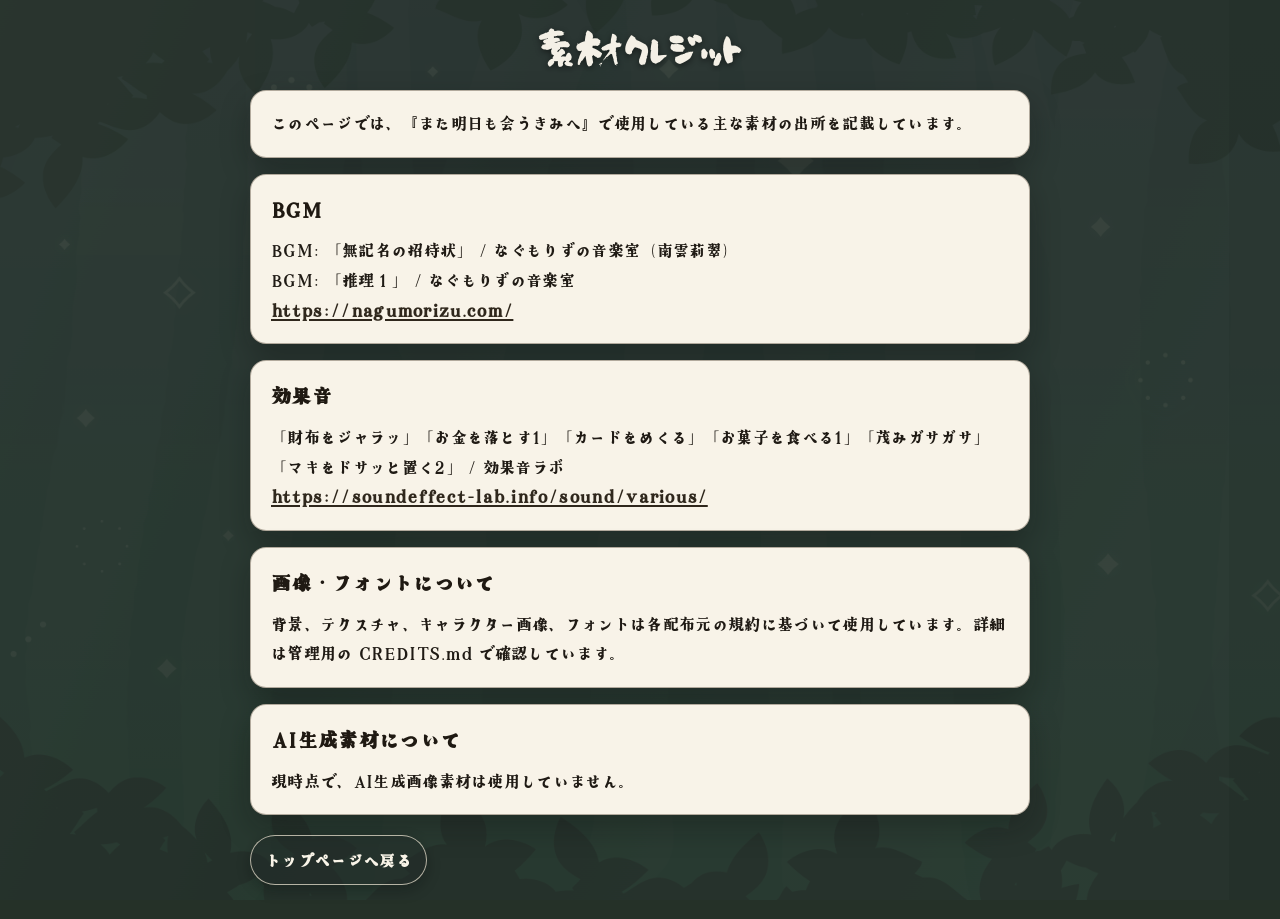
==== commit 48c5b0e0: "chore: unify production URLs to new Netlify domain v0.3.29" ====
--- a/credits.html
+++ b/credits.html
@@ -5,7 +5,7 @@
   <meta name="viewport" content="width=device-width, initial-scale=1.0" />
   <title>素材クレジット</title>
   <meta name="description" content="『また明日も会うきみへ』で使用している主な素材の出所をまとめたページです。" />
-  <link rel="stylesheet" href="style.css?v=0d1f4aa" />
+  <link rel="stylesheet" href="style.css?v=0.3.29" />
 </head>
 <body id="credits-page">
   <main class="credits-shell" aria-label="素材クレジットページ">
--- a/style.css
+++ b/style.css
@@ -43,12 +43,11 @@
 }
 *{box-sizing:border-box}
 [hidden]{display:none!important}
-body{margin:0;min-height:100vh;min-height:100dvh;font-family:"YDWaosagi","Hiragino Sans","Yu Gothic",system-ui,sans-serif;letter-spacing:.02em;line-height:1.78;color:var(--ink);transition:background .5s ease;background:linear-gradient(rgba(18,22,18,.2),rgba(18,22,18,.33)),url("assets/bg-forest-dusk.webp") center/cover fixed no-repeat,linear-gradient(180deg,#3f4a3f 0%,#283028 100%);position:relative;overflow-x:hidden;scrollbar-gutter:stable both-edges}
+html{background:#28362f;min-height:100%;overscroll-behavior-y:none}
+body{margin:0;min-height:100svh;min-height:100dvh;font-family:"YDWaosagi","Hiragino Sans","Yu Gothic",system-ui,sans-serif;letter-spacing:.02em;line-height:1.78;color:var(--ink);transition:background .5s ease;background:#253128;position:relative;overflow-x:hidden;scrollbar-gutter:stable both-edges}
 body::before,body::after{content:"";position:fixed;inset:0;pointer-events:none;z-index:0;will-change:transform,opacity}
 body::before{
-  background:radial-gradient(68% 54% at 18% 14%,rgba(255,236,176,.2) 0%,rgba(255,236,176,0) 72%),
-             radial-gradient(62% 46% at 86% 18%,rgba(255,198,132,.16) 0%,rgba(255,198,132,0) 74%),
-             linear-gradient(180deg,rgba(245,182,120,.12) 0%,rgba(245,182,120,0) 46%);
+  background:linear-gradient(rgba(18,22,18,.24),rgba(18,22,18,.36)),url("assets/bg-forest-dusk.webp") center/cover no-repeat,linear-gradient(180deg,#3f4a3f 0%,#283028 100%),radial-gradient(68% 54% at 18% 14%,rgba(255,236,176,.18) 0%,rgba(255,236,176,0) 72%),radial-gradient(62% 46% at 86% 18%,rgba(255,198,132,.14) 0%,rgba(255,198,132,0) 74%),linear-gradient(180deg,rgba(245,182,120,.1) 0%,rgba(245,182,120,0) 46%);
   opacity:.17;
   animation:forestBreath 32s ease-in-out infinite alternate;
 }
@@ -132,7 +131,7 @@
 p{line-height:1.75;margin:0}
 .mini-stage{height:96px;border-radius:16px;background:rgba(246,238,222,.78);backdrop-filter:blur(6px);display:flex;align-items:end;justify-content:space-between;padding:10px 16px;margin-bottom:12px;border:1px solid rgba(80,70,55,.18)}
 .mini-shadow{font-size:1.6rem;filter:grayscale(1) brightness(.45)} .mini-snack{font-size:1.8rem}
-.day-row{display:flex;justify-content:space-between;gap:8px;align-items:baseline;padding:9px 11px;border-radius:12px;background:rgba(250,246,232,.78);border:1px solid rgba(80,70,55,.18);backdrop-filter:blur(6px)}.day{font-weight:700;color:var(--text-strong)}.day-note{font-size:.95rem;font-weight:550;color:var(--text-muted);opacity:1;max-width:72%;text-align:right}
+.day-row{display:flex;justify-content:space-between;gap:8px;align-items:center;padding:9px 11px;border-radius:12px;background:rgba(250,246,232,.78);border:1px solid rgba(80,70,55,.18);backdrop-filter:blur(6px)}.day{font-weight:700;color:var(--text-strong);flex:0 0 auto}.day-note{font-size:.95rem;font-weight:550;color:var(--text-muted);opacity:1;max-width:72%;text-align:right;white-space:nowrap;overflow:hidden;text-overflow:ellipsis;min-width:0;flex:1 1 auto}
 .progress{height:8px;background:rgba(45,40,34,.24);border-radius:999px;overflow:hidden;margin:8px 0 10px}#progress-bar{display:block;height:100%;width:14%;background:linear-gradient(90deg,#809579,#5d7058)}
 .footprint-wrap{margin:0 0 10px;padding:8px;border-radius:12px;background:rgba(250,246,232,.78);border:1px solid rgba(80,70,55,.18);backdrop-filter:blur(6px);display:flex;flex-direction:column;gap:4px}
 .footprint-line{display:flex;align-items:center;gap:8px}
@@ -156,23 +155,32 @@
 .stump::before{content:"";position:absolute;top:6px;left:50%;transform:translateX(-50%);width:72px;height:16px;border-radius:50%;background:radial-gradient(circle at 50% 45%,rgba(217,188,152,.65) 0%,rgba(138,102,73,.46) 90%)}
 #snack-icon{font-size:1.9rem;display:block;transform-origin:center;filter:drop-shadow(0 2px 2px rgba(0,0,0,.2))}
 #message{position:relative;min-height:86px;padding:12px 14px;font-size:1rem;background:rgba(250,246,232,.88);border:1px solid rgba(80,70,55,.18);backdrop-filter:blur(6px);border-radius:12px;margin-bottom:10px;color:var(--text-strong)}
+#message.turn-message{line-height:1.75;max-width:100%;margin-bottom:12px}
+#message.turn-message p{margin:0}
+.turn-result-line{font-weight:700;letter-spacing:.01em}
+.turn-clue-line{margin-top:.35rem;opacity:.9;font-size:.95em;color:var(--text-muted)}
 #message::after{content:"";position:absolute;left:8%;top:8px;width:34%;height:8px;border-radius:999px;pointer-events:none;opacity:0;background:linear-gradient(90deg,rgba(255,255,255,0),rgba(255,252,238,.68),rgba(255,255,255,0));transform:translateX(0)}
 .buttons{display:flex;flex-direction:column;gap:10px;position:sticky;bottom:8px;min-height:176px;justify-content:flex-start}
 .build-version{
   position:fixed;
-  left:8px;
-  bottom:calc(8px + env(safe-area-inset-bottom));
-  z-index:1000;
-  font-size:10px;
-  opacity:.45;
-  color:rgba(255,255,255,.8);
+  left:max(10px, env(safe-area-inset-left));
+  bottom:max(8px, env(safe-area-inset-bottom));
+  z-index:900;
+  font-size:.72rem;
+  line-height:1;
+  letter-spacing:.02em;
+  opacity:.55;
+  color:rgba(255,255,255,.82);
   pointer-events:none;
+  user-select:none;
 }
 .bgm-toggle{
   position:fixed;
-  right:16px;
-  bottom:calc(16px + env(safe-area-inset-bottom));
-  z-index:1000;
+  right:max(12px, env(safe-area-inset-right));
+  top:max(12px, env(safe-area-inset-top));
+  left:auto;
+  bottom:auto;
+  z-index:1200;
   min-height:44px;
   min-width:44px;
   padding:10px 14px;
@@ -180,8 +188,7 @@
   font-size:.85rem;
   font-weight:700;
   touch-action:manipulation;
-  position:relative;
-  z-index:2;
+  pointer-events:auto;
   background:rgba(245,241,224,.82);
   border:1px solid rgba(60,50,40,.35);
   color:#2f2a22;
@@ -225,11 +232,19 @@
 #start-screen .start-rules-card,
 #start-screen .start-note{background:rgba(248,241,226,.99);border:1px solid rgba(72,58,42,.28);border-radius:14px;color:#1f1a14;box-shadow:0 12px 26px rgba(0,0,0,.18)}
 #start-screen .start-intro-card,
-#start-screen .start-rules-card{padding:16px 18px;line-height:1.8;font-size:1rem;text-shadow:none}
-#start-screen .start-intro-card p + p{margin-top:6px}
+#start-screen .start-rules-card{padding:16px 18px;line-height:1.72;font-size:.98rem;text-shadow:none}
+#start-screen .start-intro-card{max-width:36rem}
+#start-screen .start-intro-card p + p{margin-top:8px}
 #start-screen .start-rules-card{padding-top:12px}
-#start-screen .start-rules-list{margin:0;padding-left:1.2em;display:flex;flex-direction:column;gap:4px;line-height:1.85}
-#start-screen .start-note{padding:12px 16px;font-size:1rem;line-height:1.8}
+#start-screen .start-section-title{margin:0 0 8px;font-size:1.02rem;font-weight:800;letter-spacing:.01em;color:#211a12}
+#start-screen .start-rules-list{margin:0;padding-left:1.2em;display:flex;flex-direction:column;gap:5px;line-height:1.72}
+#start-screen .start-details{margin-top:10px;border-top:1px solid rgba(72,58,42,.2);padding-top:9px}
+#start-screen .start-details summary{cursor:pointer;list-style:none;min-height:44px;display:flex;align-items:center;gap:7px;font-weight:700;color:#2f261b;touch-action:manipulation}
+#start-screen .start-details summary::-webkit-details-marker{display:none}
+#start-screen .start-details summary::before{content:"▸";color:#5a4a37;transition:transform .2s ease}
+#start-screen .start-details[open] summary::before{transform:rotate(90deg)}
+#start-screen .start-rules-list-detail{margin-top:3px;line-height:1.66}
+#start-screen .start-note{padding:12px 16px;font-size:.96rem;line-height:1.7}
 #start-screen strong{font-weight:800;color:#16120d}
 #share-button:hover,#share-button:focus-visible{transform:translateY(-1px);box-shadow:0 9px 16px rgba(38,56,35,.2)}
 #take-button:hover,#take-button:focus-visible{transform:translateY(-1px);box-shadow:0 11px 18px rgba(35,27,21,.26)}
@@ -253,6 +268,19 @@
 }
 
 #result-screen{display:flex;flex-direction:column;gap:10px}
+
+@media (max-width: 520px){
+  #start-screen{gap:10px}
+  #start-screen .start-intro-card,
+  #start-screen .start-rules-card,
+  #start-screen .start-note{padding:12px 14px}
+  #start-screen .start-intro-card,
+  #start-screen .start-rules-card,
+  #start-screen .start-note{font-size:.94rem;line-height:1.62}
+  #start-screen .start-rules-list{gap:3px;line-height:1.58;padding-left:1.1em}
+  #start-screen .start-details{margin-top:8px;padding-top:8px}
+  #start-screen .start-section-title{font-size:.99rem;margin-bottom:7px}
+}
 #result-screen h2,#result-screen h3{margin:0;color:#201a13;letter-spacing:.01em}
 #result-screen h2{font-size:clamp(1.2rem,3.6vw,1.5rem);font-weight:800;margin-bottom:8px}
 #result-screen h3{font-size:1.03rem;font-weight:700;margin-bottom:8px}
@@ -278,15 +306,24 @@
   display:flex;
   align-items:center;
   gap:8px;
+  transition:background-color .18s ease,box-shadow .18s ease,transform .18s ease,color .18s ease;
+}
+#result-screen details.result-panel > summary{-webkit-tap-highlight-color:transparent;tap-highlight-color:transparent}
+@media (hover:hover) and (pointer:fine){#result-screen details.result-panel > summary:hover{background:rgba(255,250,240,.35)}}
+#result-screen details.result-panel > summary:active{transform:translateY(1px)}
+#result-screen details.result-panel[open] > summary{
+  background:rgba(251,245,232,.4);
+  box-shadow:inset 0 -1px 0 rgba(89,74,56,.12);
 }
 #result-screen details.result-panel > summary::-webkit-details-marker{display:none}
 #result-screen details.result-panel > summary::before{
   content:"▸";
   color:#5a4a37;
-  transition:transform .18s ease;
+  transition:transform .2s ease;
 }
 #result-screen details.result-panel[open] > summary::before{transform:rotate(90deg)}
 #result-screen details.result-panel > :not(summary){padding:0 13px 12px}
+#result-screen details.result-panel[open] > :not(summary){animation:resultDetailReveal .22s ease both}
 #result-screen .result-opponent-body{display:flex;align-items:center;gap:12px}
 #result-screen .result-opponent-wrap{display:flex;justify-content:center;align-items:center;margin:0;flex:0 0 auto}
 #result-screen #opponent-text{line-height:1.82;font-size:.99rem;flex:1;color:var(--text-main,var(--ink))}
@@ -319,9 +356,53 @@
 #result-screen .theory h3{margin-bottom:6px}
 #result-screen .theory > p{margin-top:0;color:#342d22;line-height:1.82;font-size:1rem}
 #result-screen .theory details{margin-top:8px;padding-top:8px;border-top:1px dashed rgba(90,77,59,.28)}
-#result-screen .theory details summary{cursor:pointer;font-weight:700;color:#2f261b;text-shadow:0 1px 0 rgba(255,252,242,.28)}
+#result-screen .theory details summary{cursor:pointer;font-weight:700;color:#2f261b;text-shadow:0 1px 0 rgba(255,252,242,.28);transition:color .18s ease,transform .18s ease}
+#result-screen .theory details summary:hover{color:#241d14}
+#result-screen .theory details summary:active{transform:translateY(1px)}
+#result-screen .theory details[open] > :not(summary){animation:resultDetailReveal .22s ease both}
+#result-screen details.result-panel[open] > :not(summary),
+#result-screen .opponent-profile[open] > :not(summary){animation:resultDetailReveal .22s ease both}
+#result-screen .opponent-profile > summary{cursor:pointer;font-weight:700;color:#2f261b;text-shadow:0 1px 0 rgba(255,252,242,.28);transition:color .18s ease,transform .18s ease;-webkit-tap-highlight-color:transparent;tap-highlight-color:transparent}
+@media (hover:hover) and (pointer:fine){#result-screen .opponent-profile > summary:hover{color:#241d14}}
+#result-screen .opponent-profile > summary:active{transform:translateY(1px)}
+
 #result-screen .theory details p{margin-top:8px;color:#342d22;line-height:1.8;font-size:1rem}
-@media (max-width:640px){.day-note{font-size:.9rem;max-width:68%}#message{min-height:52px;font-size:1rem}.buttons{bottom:6px}button{padding:10px 14px}#start-screen{gap:8px}#start-screen .start-intro-card,#start-screen .start-rules-card{padding:13px 14px;line-height:1.78;font-size:1rem}#start-screen .start-rules-list{gap:3px;padding-left:1.1em}#start-screen .cookie-count{font-size:1rem;gap:6px}#start-screen .start-note{padding:9px 12px}#result-screen .result-opponent-body{flex-direction:column;align-items:flex-start;gap:8px}#result-screen .result-opponent-wrap{align-self:center}#result-screen .result-opponent-image{width:110px;height:110px}#result-screen .result-panel{padding:11px 11px}#result-screen .result-primary #result-text{font-size:.98rem}#result-screen .result-buttons{bottom:0}}
+#result-screen .theory .theory-table-wrap{margin-top:8px;overflow-x:auto;-webkit-overflow-scrolling:touch;border:1px solid rgba(85,72,55,.18);border-radius:10px;background:rgba(255,250,240,.62)}
+#result-screen .theory .theory-payoff-table{width:100%;min-width:520px;border-collapse:collapse;font-size:.92rem;line-height:1.55}
+#result-screen .theory .theory-payoff-table th,
+#result-screen .theory .theory-payoff-table td{padding:8px 9px;border:1px solid rgba(90,77,59,.18);vertical-align:top;color:#31291f}
+#result-screen .theory .theory-payoff-table thead th{background:rgba(236,225,203,.72);font-weight:700}
+#result-screen .theory .theory-payoff-table tbody th{background:rgba(246,238,222,.62);font-weight:700;white-space:nowrap}
+#result-screen .opponent-thought-days{margin:0;padding:0;list-style:none;display:flex;flex-direction:column;gap:6px}
+#result-screen .opponent-thought-days li{display:flex;align-items:flex-start;gap:8px;padding:4px 0;border-bottom:1px dashed rgba(85,72,55,.16)}
+#result-screen .opponent-thought-days li:last-child{border-bottom:none;padding-bottom:0}
+#result-screen .opponent-thought-day{flex:0 0 auto;min-width:3.2em;font-size:.82rem;font-weight:700;letter-spacing:.02em;color:#4a3b2c}
+#result-screen .opponent-thought-text{flex:1 1 auto;font-size:.92rem;line-height:1.7;color:#332b21}
+
+#result-screen .run-theory-table th:first-child{white-space:nowrap}
+#result-screen .run-theory-summary{display:grid;grid-template-columns:repeat(auto-fit,minmax(150px,1fr));gap:6px;margin-top:8px}
+#result-screen .run-theory-summary p{margin:0;padding:6px 8px;border-radius:8px;background:rgba(255,248,236,.7);font-size:.9rem;line-height:1.5}
+#result-screen .run-theory-intro{margin-top:6px;margin-bottom:8px;font-size:.93rem;line-height:1.62;color:#352d22}
+#result-screen .run-pattern-grid{display:grid;grid-template-columns:repeat(auto-fit,minmax(130px,1fr));gap:7px;margin-top:10px}
+#result-screen .run-pattern-card{margin:0;padding:8px 9px;border-radius:9px;border:1px solid rgba(90,77,59,.18);background:rgba(253,247,236,.76);display:flex;flex-direction:column;gap:4px}
+#result-screen .run-pattern-card span{font-size:.83rem;color:#4a3d2e}
+#result-screen .run-pattern-card strong{font-size:1rem;color:#2a2218}
+#result-screen .run-section-title{margin:10px 0 6px;font-size:.95rem;color:#30271d}
+#result-screen .run-flow{margin-top:10px}
+#result-screen .run-flow-bar{display:flex;width:100%;min-height:34px;border-radius:10px;overflow:hidden;background:rgba(225,215,194,.6);border:1px solid rgba(90,77,59,.2)}
+#result-screen .run-flow-segment{display:flex;align-items:center;justify-content:center;padding:0 6px;font-size:.78rem;font-weight:700;color:#1f1a14;white-space:nowrap}
+#result-screen .run-flow-segment.player{background:rgba(129,170,116,.85)}
+#result-screen .run-flow-segment.opponent{background:rgba(143,124,196,.72)}
+#result-screen .run-flow-segment.lost{background:rgba(168,145,121,.45)}
+#result-screen .run-flow-legend{display:flex;gap:8px;flex-wrap:wrap;margin-top:6px;font-size:.82rem;color:#3b3025}
+#result-screen .run-flow-legend-item{padding:3px 7px;border-radius:999px;background:rgba(255,248,237,.75);border:1px solid rgba(90,77,59,.18)}
+#result-screen .run-theory-footnote{margin-top:4px;margin-bottom:0;font-size:.84rem;line-height:1.56;color:#4a3d2f}
+#result-screen .run-theory-comment{margin-top:10px;line-height:1.7}
+@keyframes resultDetailReveal{
+  from{opacity:0;transform:translateY(4px)}
+  to{opacity:1;transform:translateY(0)}
+}
+@media (max-width:640px){.day-note{font-size:.9rem;max-width:68%}#message{min-height:52px;font-size:1rem}.buttons{bottom:0;padding-bottom:calc(8px + env(safe-area-inset-bottom));z-index:3}.buttons button{position:relative;z-index:4}button{padding:10px 14px}#start-screen{gap:8px}#start-screen .start-intro-card,#start-screen .start-rules-card{padding:12px 13px;line-height:1.7;font-size:.98rem}#start-screen .start-rules-list{gap:3px;padding-left:1.1em;line-height:1.56}#start-screen .start-section-title{font-size:.98rem;margin-bottom:6px}#start-screen .start-details{margin-top:7px;padding-top:7px}#start-screen .start-details summary{min-height:42px}#start-screen .cookie-count{font-size:1rem;gap:6px}#start-screen .start-note{padding:8px 11px;line-height:1.58}#result-screen .result-opponent-body{flex-direction:column;align-items:flex-start;gap:8px}#result-screen .result-opponent-wrap{align-self:center}#result-screen .result-opponent-image{width:110px;height:110px}#result-screen .result-panel{padding:11px 11px}#result-screen .result-primary #result-text{font-size:.98rem} #result-screen .opponent-thought-days li{gap:6px}#result-screen .opponent-thought-day{min-width:3em;font-size:.8rem}#result-screen .opponent-thought-text{font-size:.9rem;line-height:1.62}#result-screen .result-buttons{bottom:0}}
 @media (max-width:420px){
   h1{margin:0 0 8px}
   .game{padding:12px 10px 18px}
@@ -333,7 +414,8 @@
   .forest-stage{height:184px;margin-bottom:6px}
   .character-card{bottom:36px;min-width:84px;padding:6px}
   .stump{bottom:46px}
-  #message{padding:8px 10px;margin-bottom:6px;line-height:1.6;min-height:48px}
+  #message{padding:8px 10px;margin-bottom:8px;line-height:1.65;min-height:48px}
+  .turn-clue-line{font-size:.92em}
   .buttons{position:static;bottom:auto;gap:7px;padding-bottom:0}
   button{min-height:50px;padding:10px 12px}
   #result-screen{gap:8px}
@@ -345,7 +427,14 @@
   #result-screen .theory{padding:9px 10px}
   #result-screen .theory > p{line-height:1.7}
   #result-screen .theory details summary{padding:8px 0}
-  .bgm-toggle{right:10px;bottom:calc(10px + env(safe-area-inset-bottom));min-height:44px;min-width:44px;padding:9px 12px;font-size:.9rem}
+  #result-screen .theory .theory-payoff-table{font-size:.84rem;min-width:480px}
+  #result-screen .run-flow-segment{font-size:.72rem;padding:0 4px}
+  #result-screen .run-pattern-grid{grid-template-columns:1fr}
+  #result-screen .run-theory-summary{gap:5px;margin-top:8px}
+  #result-screen .run-theory-summary p{padding:5px 7px}
+  #result-screen .run-flow-legend{font-size:.78rem;gap:6px}
+  #result-screen .run-theory-footnote{font-size:.82rem;line-height:1.56}
+  .bgm-toggle{right:max(10px, env(safe-area-inset-right));top:max(10px, env(safe-area-inset-top));min-height:44px;min-width:44px;padding:9px 12px;font-size:.9rem}
 }
 
 @media (max-width:900px){body{background-attachment:scroll}}
@@ -739,7 +828,7 @@
 
 /* UX/accessibility refinement pass */
 :root{--card:rgba(246,238,222,.94)}
-body{background:linear-gradient(rgba(18,22,18,.3),rgba(18,22,18,.42)),url("assets/bg-forest-dusk.webp") center/cover fixed no-repeat,linear-gradient(180deg,#3f4a3f 0%,#283028 100%)}
+body{background:#253128}
 .day-row{padding:10px 12px;background:rgba(250,246,232,.92);border:1px solid rgba(80,70,55,.2);backdrop-filter:blur(4px)}
 .footprint-wrap{margin:0 0 12px;padding:10px;background:rgba(250,246,232,.92);backdrop-filter:blur(4px);gap:6px}
 #message{padding:13px 15px;background:rgba(250,246,232,.95);backdrop-filter:blur(4px);margin-bottom:12px;border:1px solid rgba(80,70,55,.2)}
@@ -765,7 +854,7 @@
 @media (max-width:420px){
   .buttons{gap:8px}
   button,.button-link{min-height:50px}
-  .bgm-toggle{right:8px;bottom:calc(8px + env(safe-area-inset-bottom));opacity:.92}
+  .bgm-toggle{right:max(8px, env(safe-area-inset-right));top:max(8px, env(safe-area-inset-top));opacity:.92}
 }
 
 @media (prefers-reduced-motion: reduce){
@@ -773,6 +862,18 @@
   body::after{
     animation:none !important;
     transform:none !important;
+  }
+  #result-screen details.result-panel > summary{
+    transition:none;
+  }
+  #result-screen details.result-panel[open] > :not(summary){
+    animation:none;
+  }
+  #result-screen .theory details[open] > :not(summary){
+    animation:none;
+  }
+  #result-screen details.result-panel > summary::before{
+    transition:none;
   }
 }
 
@@ -805,7 +906,7 @@
   margin:0 0 10px;
 }
 
-#forest-life-page #forest-life-sound-toggle{
+#forest-life-page #forest-life-bgm-toggle{
   min-height:44px;
   padding:10px 14px;
   border-radius:999px;
@@ -819,7 +920,7 @@
   z-index:2;
 }
 
-#forest-life-page #forest-life-sound-toggle:disabled{
+#forest-life-page #forest-life-bgm-toggle:disabled{
   opacity:.55;
   cursor:not-allowed;
 }
@@ -840,6 +941,9 @@
   text-align:center;
   pointer-events:none;
 }
+#forest-life-page .forest-life-toast strong{display:block;font-size:.98rem;line-height:1.35;}
+#forest-life-page .forest-life-toast small{display:block;margin-top:.2rem;font-size:.86rem;line-height:1.45;}
+#forest-life-page .forest-life-toast.forest-life-toast--event{max-width:min(92vw,460px);padding:.95rem 1.2rem;border-radius:16px;border:1px solid rgba(93,78,58,.28);background:rgba(248,242,224,.96);}
 #forest-life-page .forest-life-toast.is-visible{animation:forestToastFade 1.5s ease both;}
 @keyframes forestToastFade{
   0%{opacity:0;transform:translate(-50%,8px) scale(.98)}
@@ -851,6 +955,19 @@
   #forest-life-page .forest-life-toast.is-visible{animation:none;opacity:1;}
 }
 #forest-life-page .forest-life-stats p{margin:0;padding:6px 8px;background:rgba(250,246,232,.75);border-radius:10px;border:1px solid rgba(80,70,55,.15)}
+#forest-life-page .forest-secondary-card{padding:10px;border-radius:12px;background:rgba(247,241,226,.72);border:1px solid rgba(80,70,55,.16)}
+#forest-life-page .forest-secondary-card h2{margin:0 0 6px}
+#forest-life-page .forest-life-ledgers-wrap{padding:8px 10px;border-radius:12px;background:rgba(248,243,230,.72);border:1px solid rgba(80,70,55,.16)}
+#forest-life-page .forest-life-ledgers-wrap > summary{cursor:pointer;font-weight:700}
+#forest-life-page #forest-factory-card .forest-life-buttons{margin-top:6px}
+#forest-life-page #forest-build-factory-button{width:100%}
+#forest-life-page .action-modal{pointer-events:auto}
+#forest-life-page .action-modal[hidden]{pointer-events:none}
+#forest-life-page .forest-upcoming-note{
+  margin-top:-4px;
+  font-size:.82rem;
+  color:rgba(73,63,49,.82);
+}
 #forest-life-page .forest-day-status{padding:10px 12px;border-radius:12px;background:rgba(39,45,39,.14);border:1px dashed rgba(70,60,50,.28)}
 #forest-life-page .forest-life-ledgers{display:grid;grid-template-columns:1fr;gap:10px}
 #forest-life-page h2{font-size:1.02rem;margin:8px 0 6px}
@@ -861,6 +978,20 @@
 #forest-life-page .forest-action-plan-list button{min-height:48px;font-size:.95rem}
 #forest-life-page .forest-action-plan-list .label-main{font-size:1rem}
 #forest-life-page .forest-action-plan-list .label-sub{font-size:.86rem}
+#forest-life-page::before,
+#forest-life-page::after{pointer-events:none}
+#forest-life-page .forest-stat-note,#forest-life-page .forest-stat-help{display:block;font-size:.74rem;opacity:.78;margin-top:2px;line-height:1.35}
+#forest-life-page #forest-black-market-inventory-summary{margin:2px 0 10px;padding:6px 8px;border-radius:10px;background:rgba(250,246,232,.66);border:1px solid rgba(80,70,55,.12);font-size:.86rem;line-height:1.5;word-break:break-word;}
+#forest-life-page .action-modal[hidden]{display:none}
+#forest-life-page .action-modal{position:fixed;inset:0;z-index:1100;display:flex;align-items:center;justify-content:center;padding:14px;background:rgba(24,28,26,.32)}
+#forest-life-page .action-modal__panel{width:min(94vw,520px);max-height:min(84vh,620px);overflow:auto;padding:12px;border-radius:14px;background:rgba(249,244,231,.96);border:1px solid rgba(80,70,55,.2);box-shadow:0 16px 32px rgba(0,0,0,.25)}
+#forest-life-page .action-modal__close{min-height:40px;float:right}
+#forest-life-page #action-modal-description{font-size:.9rem;color:rgba(65,57,46,.84);margin:4px 0 8px}
+#forest-life-page #action-modal-body{display:flex;flex-direction:column;gap:8px;padding-bottom:4px}
+#forest-life-page #action-modal-body button{min-height:48px;text-align:center;line-height:1.45}
+#forest-life-page #action-modal-body button:disabled{opacity:.72;color:rgba(56,47,35,.92)}
+#forest-life-page #action-modal-body .action-plan-button{display:block;width:100%;white-space:normal}
+#forest-life-page #action-modal-body .action-plan-button:disabled{opacity:.72;color:rgba(56,47,35,.92)}
 #forest-life-page .button-link{display:inline-flex;align-items:center;justify-content:center;min-height:52px;padding:10px 14px;border-radius:14px;background:rgba(250,246,232,.9);border:1px solid rgba(69,59,46,.32);color:#211b14;text-decoration:none;font-weight:700}
 #forest-life-page button:disabled{opacity:.5;filter:grayscale(.55);cursor:not-allowed;border-color:rgba(80,70,55,.22);background:rgba(215,209,194,.72);color:rgba(65,57,46,.72)}
 @media (min-width:720px){
@@ -876,3 +1007,230 @@
 }
 #forest-black-market-panel summary{cursor:pointer;font-weight:700}
 #forest-black-market-panel h3{margin:6px 0 2px;font-size:.95rem;color:var(--text-muted)}
+
+#forest-life-page .forest-warning{margin-top:2px;padding:6px 8px;border-radius:10px;border:1px solid rgba(177,73,62,.32);background:rgba(255,236,232,.72);color:#9a3f33;font-size:.84rem;line-height:1.5}
+#forest-life-page .forest-warning.forest-warning-caution{border-color:rgba(180,131,42,.35);background:rgba(255,245,217,.78);color:#7a5a1f}
+#forest-life-page .action-modal__body,
+#forest-life-page #action-modal-body{overflow-y:auto}
+
+@media (max-width:640px){
+  #forest-life-page .forest-life-wrap{padding:14px 10px 22px}
+  #forest-life-page .forest-life-card,#forest-life-page .forest-life-note{padding:10px}
+  #forest-life-page .forest-life-stats p{padding:7px 8px}
+  #forest-life-page .forest-life-action-buttons button,
+  #forest-life-page .forest-life-buttons button,
+  #forest-life-page .forest-action-plan-list button,
+  #forest-life-page .button-link{width:100%;min-height:44px}
+  #forest-life-page .action-modal{align-items:flex-start;padding:10px 8px}
+  #forest-life-page .action-modal__panel{width:min(94vw,560px);max-height:82dvh;padding:10px}
+  #forest-life-page #action-modal-description{line-height:1.45}
+  #forest-life-page .forest-secondary-card{padding:9px}
+}
+
+#forest-life-page .forest-result-block{padding:8px 10px;border-radius:12px;background:rgba(248,243,230,.72);border:1px solid rgba(80,70,55,.16)}
+#forest-life-page .forest-result-table-wrap{overflow-x:auto}
+#forest-life-page .forest-return-table{width:100%;border-collapse:collapse;font-size:.92rem}
+#forest-life-page .forest-return-table th,#forest-life-page .forest-return-table td{padding:6px 8px;border-bottom:1px solid rgba(80,70,55,.18);text-align:left}
+#forest-life-page .forest-return-table th:last-child,#forest-life-page .forest-return-table td:last-child{text-align:right}
+#forest-life-page .forest-cookie-history-chart svg{display:block;width:100%;height:auto;max-height:180px}
+#forest-life-page .forest-cookie-history-chart{max-width:100%;overflow-x:auto}
+#forest-life-page .forest-cookie-history-chart .axis{stroke:rgba(78,66,49,.45);stroke-width:1}
+#forest-life-page .forest-cookie-history-chart .line{fill:none;stroke:rgba(66,103,78,.9);stroke-width:2}
+#forest-life-page .forest-cookie-history-chart circle{fill:rgba(66,103,78,.9)}
+#forest-life-page .forest-cookie-history-chart .label{fill:rgba(56,48,37,.8);font-size:10px}
+#forest-life-page .forest-chart-empty{font-size:.9rem;color:rgba(68,58,44,.8)}
+#forest-life-page .forest-chart-caption{margin:0 0 6px;font-size:.88rem;color:rgba(68,58,44,.78)}
+
+#forest-life-page .forest-affiliate-card{padding:10px 12px;border-radius:12px;background:rgba(248,243,230,.78);border:1px solid rgba(80,70,55,.2);display:flex;flex-direction:column;gap:8px;max-width:100%;overflow-wrap:anywhere}
+#forest-life-page .forest-affiliate-card h3{margin:0;font-size:1rem}
+#forest-life-page .forest-affiliate-card p{margin:0;line-height:1.72}
+#forest-life-page .forest-affiliate-card .button-link{margin-top:2px}
+#forest-life-page .affiliate-label{display:inline-flex;align-self:flex-start;padding:2px 8px;border-radius:999px;font-size:.76rem;font-weight:700;letter-spacing:.04em;color:#2f261b;background:rgba(84,70,52,.14);border:1px solid rgba(84,70,52,.18)}
+#forest-life-page .forest-result-buttons{margin-top:6px;padding-top:12px;border-top:1px dashed rgba(80,70,55,.28)}
+
+.forest-life-events-wrap{margin-top:10px;padding:10px 12px;border-radius:12px;background:rgba(250,246,232,.72);border:1px solid rgba(80,70,55,.18)}
+.forest-life-events-wrap summary{cursor:pointer;font-weight:700}
+.forest-life-events-wrap ul{margin:8px 0 0;padding-left:1.2em}
+
+
+.event-modal[hidden]{display:none!important}
+.event-modal{position:fixed;inset:0;z-index:80;display:grid;place-items:center;padding:1rem;background:rgba(27,22,15,.35)}
+.event-modal__panel{width:min(92vw,520px);max-height:82dvh;overflow-y:auto;padding:1rem;border-radius:1.2rem;background:rgba(255,250,235,.96);box-shadow:0 20px 50px rgba(0,0,0,.25);border:1px solid rgba(80,70,55,.2)}
+.event-modal__eyebrow{font-size:.8rem;font-weight:700;opacity:.75;margin:0 0 .3rem}
+.event-modal__panel h2{margin:0 0 .5rem}
+.event-modal__panel p{margin:0 0 .4rem}
+.event-modal__panel button{margin-top:.9rem;width:100%;min-height:48px}
+.event-effects{margin-top:.8rem;padding:.75rem;border-radius:.9rem;background:rgba(90,72,48,.08)}
+.event-effects ul{margin:.35rem 0 0;padding-left:1.2rem}
+@media (max-width:640px){.event-modal{padding:.75rem}.event-modal__panel{width:min(94vw,520px);max-height:84dvh}}
+
+#forest-life-page .forest-plan-help{
+  margin:-2px 0 10px;
+  font-size:.8rem;
+  color:var(--text-muted);
+  line-height:1.4;
+}
+#forest-life-page #forest-invest-help,
+#forest-life-page #forest-snack-cost-detail{
+  margin-top:4px;
+}
+
+@media (max-width: 520px){
+  #start-screen .start-intro-card,
+  #start-screen .start-rules-card,
+  #start-screen .start-note{font-size:.94rem;line-height:1.65}
+}
+
+
+/* Play UI compact adjustments for smartphone */
+@media (max-width:520px){
+  .game{padding:10px 10px 14px}
+  .day-row{padding:6px 8px;margin-bottom:0}
+  .day{font-size:.98rem;line-height:1.2}
+  .day-note{font-size:.83rem;max-width:62%;line-height:1.28}
+  .progress{margin:6px 0 8px;height:7px}
+  .footprint-wrap{margin:0 0 8px;padding:7px;gap:4px}
+  .forest-stage{height:176px;margin-bottom:7px}
+  .character-card{bottom:32px;min-width:80px;padding:5px}
+  .character-image{width:76px;height:76px}
+  .player-silhouette{width:38px;height:38px;margin:1px auto 3px}
+  .stump{bottom:41px;width:84px;height:56px}
+  #snack-icon{font-size:1.6rem}
+  #message{min-height:0;padding:8px 10px;margin-bottom:7px}
+  #message.turn-message{line-height:1.58;margin-bottom:8px}
+  .turn-result-line{font-size:.96rem}
+  .turn-clue-line{margin-top:.22rem;font-size:.89rem;line-height:1.45}
+  .buttons{gap:7px;min-height:0;position:static;bottom:auto;padding-bottom:0}
+  button{min-height:46px;padding:9px 12px}
+}
+
+@media (max-width:420px){
+  .forest-stage{height:166px}
+  .character-card{bottom:29px}
+  #message{padding:7px 9px}
+  .turn-clue-line{font-size:.86rem}
+}
+
+@media (hover:none){#result-screen details.result-panel > summary:active,#result-screen .opponent-profile > summary:active{background:rgba(251,245,232,.32);box-shadow:none;transform:translateY(0)}}
+
+
+#result-screen{display:flex;flex-direction:column;gap:10px;padding-bottom:8px}
+#result-screen .result-panel,#result-screen .result-stats{background:rgba(250,244,226,.88);border:1px solid rgba(80,70,45,.18);box-shadow:0 6px 14px rgba(0,0,0,.12);border-radius:14px}
+#result-screen .result-stats{padding:11px 12px;display:flex;flex-wrap:wrap;gap:8px}
+#result-screen .result-chip{display:flex;align-items:baseline;gap:8px;padding:8px 11px;border-radius:12px;background:rgba(244,235,216,.86);font-size:.85rem}
+#result-screen .result-chip strong{font-size:1.06rem;color:#1f1b14}
+#result-screen .result-buttons{margin-top:4px;padding:0;background:transparent;border:none;box-shadow:none;gap:8px}
+#result-screen .result-buttons button{width:100%;min-height:54px}
+#result-screen .replay-note{margin:2px 2px 4px;color:#f2ead7;opacity:.92}
+#result-screen .result-recommend-panel,#result-screen .theory.result-panel{background:rgba(241,232,212,.84)}
+
+
+/* result actions panel v0.3.9 */
+#result-screen .result-chip strong{display:inline-flex;align-items:baseline;gap:1px;white-space:nowrap}
+#result-screen .result-chip .result-unit{font-size:.72em;font-weight:700;opacity:.92}
+#result-screen .result-actions-panel .result-buttons{margin-top:0;padding:0;background:transparent;border:none;box-shadow:none}
+
+#result-screen .result-actions-panel{margin-top:8px;padding:14px 12px;border-radius:14px;background:#dce6d5;border:2px solid rgba(42,66,48,.48);box-shadow:0 10px 24px rgba(18,35,28,.22)}
+#result-screen .result-actions-title{margin:0 0 8px;font-size:.95rem;letter-spacing:.04em;color:#17251b;font-weight:900}
+#result-screen .result-actions-panel .replay-note{margin:8px 2px 0;color:#25382b;opacity:1;font-size:.86rem;line-height:1.55}
+#result-screen .result-actions-panel .result-buttons button{background:#fff8e4;color:#1f2b21;border:1.5px solid rgba(55,76,56,.45);box-shadow:0 3px 0 rgba(42,62,47,.18);font-weight:700}
+#result-screen .result-actions-panel .result-buttons button:hover,
+#result-screen .result-actions-panel .result-buttons button:focus-visible{background:#fffef2;border-color:rgba(52,84,65,.7)}
+#result-screen .result-actions-panel .result-buttons button:active{background:#f6edd3;transform:translateY(1px)}
+#result-screen .result-share-button{background:#274338;color:#fff7de;border:2px solid rgba(255,245,203,.78);font-weight:900;box-shadow:0 4px 0 rgba(16,30,24,.34),0 8px 14px rgba(25,45,36,.2)}
+#result-screen .result-share-button:hover,#result-screen .result-share-button:focus-visible{background:#1f372e}
+#result-screen .result-share-button:active{background:#182d26;transform:translateY(1px)}
+.recommendations-overlay{position:fixed;inset:0;z-index:60;display:flex;align-items:center;justify-content:center;padding:12px}
+.recommendations-overlay-backdrop{position:absolute;inset:0;background:rgba(10,16,13,.68)}
+.recommendations-overlay-dialog{position:relative;width:min(920px,100%);height:min(92dvh,760px);background:#f4ecd4;border:1px solid rgba(62,47,30,.45);border-radius:16px;overflow:hidden;display:grid;grid-template-rows:minmax(0,1fr) auto;box-shadow:0 20px 50px rgba(0,0,0,.35)}
+.recommendations-overlay-close{position:sticky;bottom:0;z-index:2;margin:8px;justify-self:stretch;min-height:44px;padding:10px 13px;padding-bottom:max(10px, calc(10px + env(safe-area-inset-bottom)));width:calc(100% - 16px)}
+#recommendations-frame{display:block;border:0;width:100%;height:100%;background:#f4ecd4}
+body#recommendations-page.is-embedded{margin:0;min-height:auto;background:#f4ecd4}
+#recommendations-page.is-embedded .recommendations-shell{max-width:none;padding:12px 12px 18px}
+#recommendations-page.is-embedded h1{font-size:1.36rem}
+#recommendations-page.is-embedded .recommendations-panel{margin-bottom:8px}
+#recommendations-page.is-embedded .recommendations-back-wrap{display:none}
+@media (max-width:600px){.recommendations-overlay{padding:0}.recommendations-overlay-dialog{width:100%;height:100dvh;border-radius:0}.recommendations-overlay-close{margin:8px;width:calc(100% - 16px)}}
+
+
+/* v0.3.14 Play UX tuning (in-game only) */
+#game-screen .day-row{padding:8px 10px;gap:10px;align-items:baseline}
+#game-screen .day{font-size:1rem;line-height:1.2}
+#game-screen .day-note{max-width:68%;font-size:.9rem;font-weight:560;opacity:.95;white-space:nowrap;overflow:hidden;text-overflow:ellipsis;line-height:1.35}
+#game-screen .progress{margin:7px 0 9px;height:7px}
+#game-screen .forest-stage{height:198px;margin-bottom:8px}
+#game-screen .character-card{bottom:38px;min-width:88px;padding:6px 7px}
+#game-screen .character-image{width:82px;height:82px}
+#game-screen .stump{bottom:48px;width:86px;height:56px}
+#game-screen #snack-icon{font-size:1.7rem;opacity:.96}
+#game-screen #message{min-height:74px;padding:10px 12px;margin-bottom:9px}
+#game-screen .turn-result-line{font-size:.98rem;line-height:1.52}
+#game-screen .turn-clue-line{margin-top:.26rem;font-size:.9rem;line-height:1.48}
+#game-screen .buttons{gap:8px;min-height:168px;position:sticky;bottom:6px}
+#game-screen .buttons button{touch-action:manipulation;-webkit-tap-highlight-color:rgba(90,120,95,.16)}
+#game-screen #continue-button{font-weight:800;box-shadow:0 8px 16px rgba(30,50,34,.24);border-color:rgba(52,80,58,.5)}
+#game-screen #share-button:active,#game-screen #take-button:active,#game-screen #continue-button:active{transform:translateY(1px) scale(.98)}
+#game-screen .buttons button{transition:transform .12s ease-out,background-image .12s ease-out,box-shadow .12s ease-out}
+#game-screen .turn-result-line.motion-turn-result{animation:turnResultReveal .14s ease-out both}
+#game-screen .turn-clue-line.motion-turn-clue{animation:turnClueReveal .16s ease-out .06s both}
+#game-screen #continue-button.motion-advance{animation:continueButtonPop .17s ease-out both}
+#game-screen .day.motion-day-update{animation:dayLabelReveal .18s ease-out both}
+#game-screen .turn-effect-layer{position:absolute;inset:0;pointer-events:none;overflow:hidden;z-index:2}
+#game-screen .snack-particle{position:absolute;left:50%;top:57%;width:7px;height:7px;border-radius:999px;background:radial-gradient(circle at 30% 30%,rgba(255,248,225,.88),rgba(232,206,142,.58));opacity:0;transform:translate3d(var(--sx,0),var(--sy,0),0) scale(.88);animation:snackArrive .22s ease-out var(--delay,0ms) both}
+#game-screen .snack-particle.spill{left:52%;top:58%;width:6px;height:6px;background:radial-gradient(circle at 35% 35%,rgba(210,188,136,.58),rgba(112,95,68,.3));animation:snackSpill .24s ease-out var(--delay,0ms) both}
+#game-screen .character-card.mystery.motion-presence{animation:presenceHint .18s ease-out both}
+#game-screen .progress{position:relative}
+#game-screen #progress-bar::after{content:"";position:absolute;right:-7px;top:50%;width:10px;height:10px;border-radius:999px;background:radial-gradient(circle,rgba(255,246,212,.62),rgba(255,246,212,0));transform:translateY(-50%);opacity:0;pointer-events:none}
+#game-screen #progress-bar.motion-refresh::after{animation:progressTipGlow .2s ease-out both}
+#game-screen #continue-button.final-day{box-shadow:0 9px 16px rgba(28,48,34,.24),inset 0 1px 0 rgba(255,255,255,.42);transform:translateY(0) scale(1.01)}
+
+@keyframes snackArrive{0%{opacity:0;transform:translate3d(var(--sx,0),calc(var(--sy,0) + 2px),0) scale(.84)}52%{opacity:.72}100%{opacity:0;transform:translate3d(calc(var(--sx,0) + 3px),calc(var(--sy,0) - var(--travel,6px)),0) scale(.96)}}
+@keyframes snackSpill{0%{opacity:0;transform:translate3d(0,0,0) scale(.88)}45%{opacity:.54}100%{opacity:0;transform:translate3d(1px,9px,0) scale(.8)}}
+@keyframes presenceHint{0%{opacity:.94;transform:translateY(0)}45%{opacity:1;transform:translateY(-0.5px)}100%{opacity:1;transform:translateY(0)}}
+@keyframes progressTipGlow{0%{opacity:0}45%{opacity:.56}100%{opacity:0}}
+
+@keyframes turnResultReveal{
+  from{opacity:0;transform:translateY(4px)}
+  to{opacity:1;transform:translateY(0)}
+}
+@keyframes turnClueReveal{
+  from{opacity:0;transform:translateY(4px)}
+  to{opacity:1;transform:translateY(0)}
+}
+@keyframes continueButtonPop{
+  0%{opacity:0;transform:translateY(4px) scale(.985)}
+  65%{opacity:1;transform:translateY(0) scale(1.012)}
+  100%{opacity:1;transform:translateY(0) scale(1)}
+}
+@keyframes dayLabelReveal{
+  from{opacity:.82;transform:translateY(2px)}
+  to{opacity:1;transform:translateY(0)}
+}
+
+@media (max-width:520px){
+  #game-screen{padding:10px 10px 12px}
+  #game-screen .day-row{padding:6px 8px}
+  #game-screen .day-note{font-size:.84rem;max-width:64%}
+  #game-screen .progress{margin:6px 0 7px}
+  #game-screen .footprint-wrap{margin:0 0 7px;padding:7px}
+  #game-screen .forest-stage{height:164px;margin-bottom:7px}
+  #game-screen .character-card{bottom:28px;min-width:76px;padding:5px}
+  #game-screen .character-image{width:70px;height:70px}
+  #game-screen .stump{bottom:36px;width:76px;height:50px}
+  #game-screen #snack-icon{font-size:1.5rem}
+  #game-screen #message{min-height:62px;padding:8px 9px;margin-bottom:7px}
+  #game-screen .turn-result-line{font-size:.94rem}
+  #game-screen .turn-clue-line{font-size:.86rem}
+  #game-screen .buttons{position:static;min-height:152px;gap:7px;bottom:auto;padding-bottom:0}
+  #game-screen .buttons button{min-height:48px}
+}
+
+@media (prefers-reduced-motion: reduce){
+  #game-screen .buttons button{transition:none}
+  #game-screen .turn-result-line.motion-turn-result,
+  #game-screen .turn-clue-line.motion-turn-clue,
+  #game-screen #continue-button.motion-advance,
+  #game-screen .day.motion-day-update{animation:none}
+  #game-screen .character-card.mystery.motion-presence{animation:none}
+  #game-screen .snack-particle{animation:none;opacity:0}
+}
